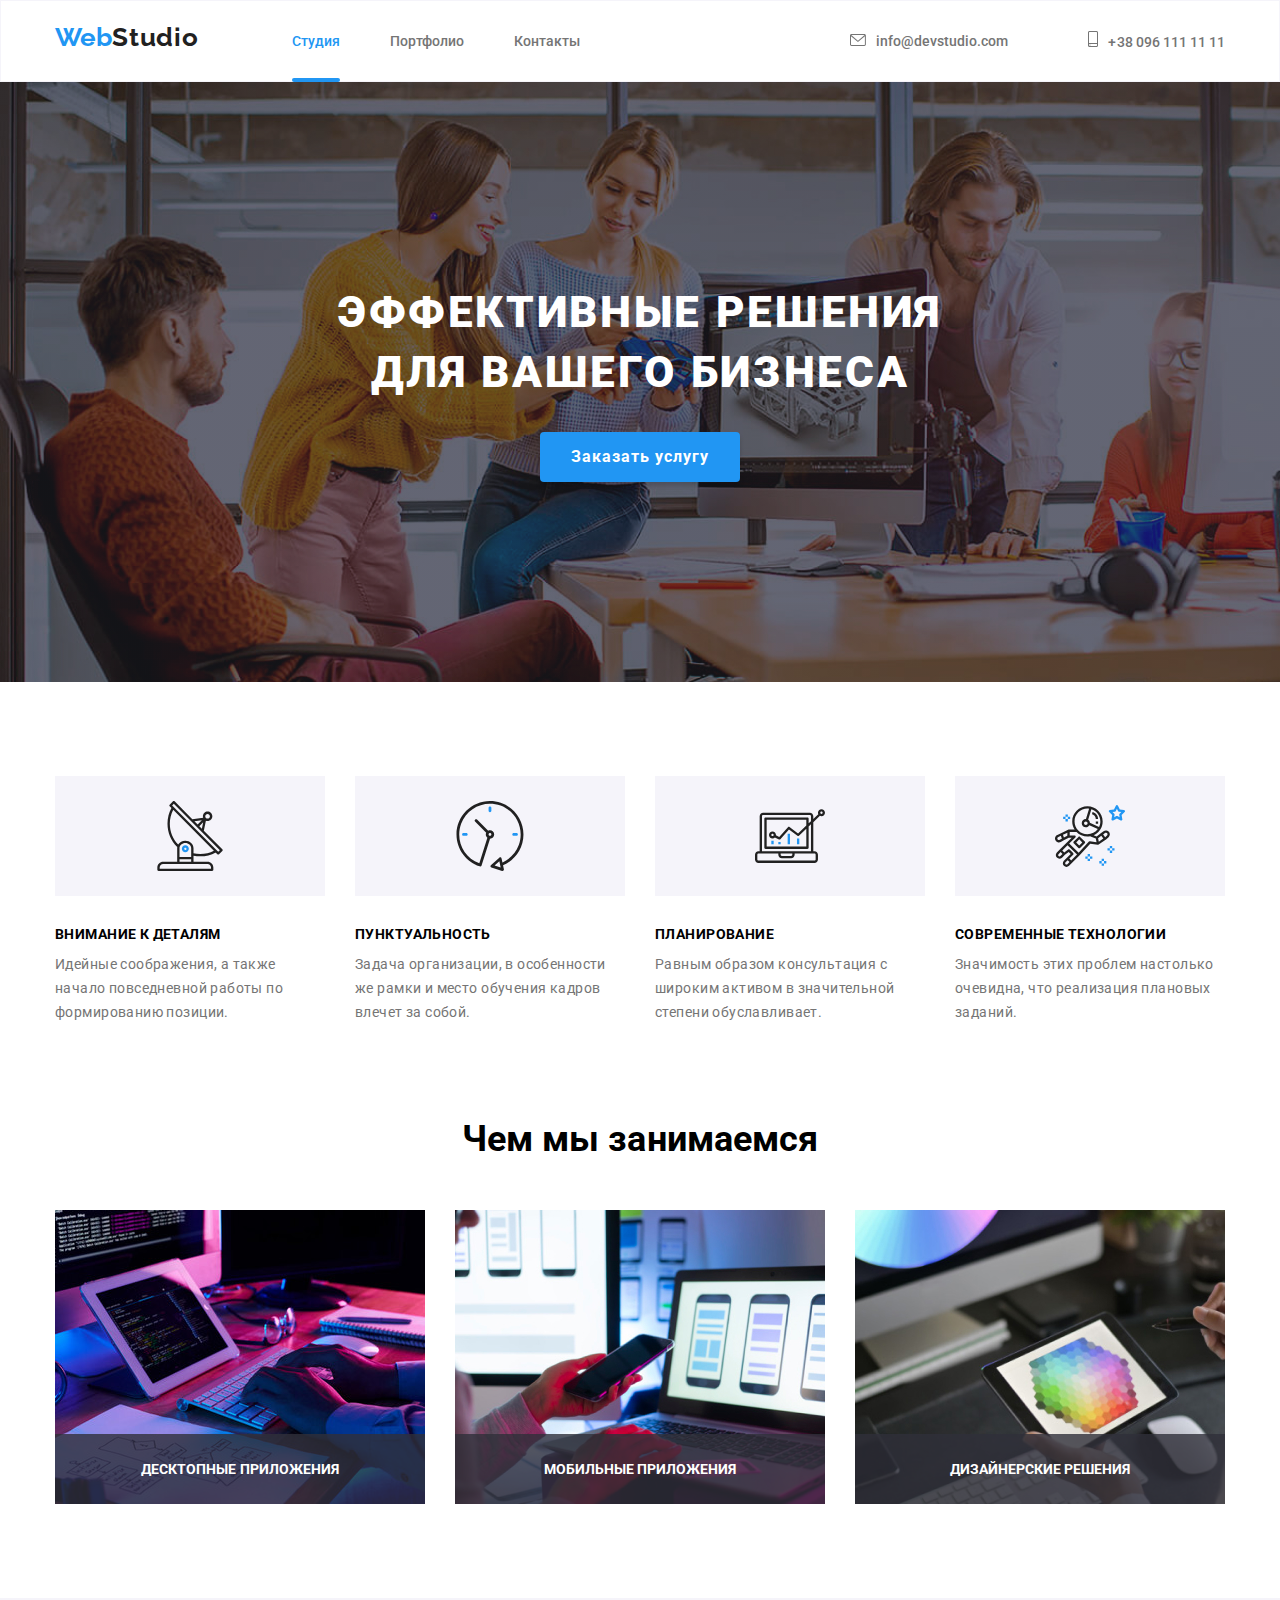
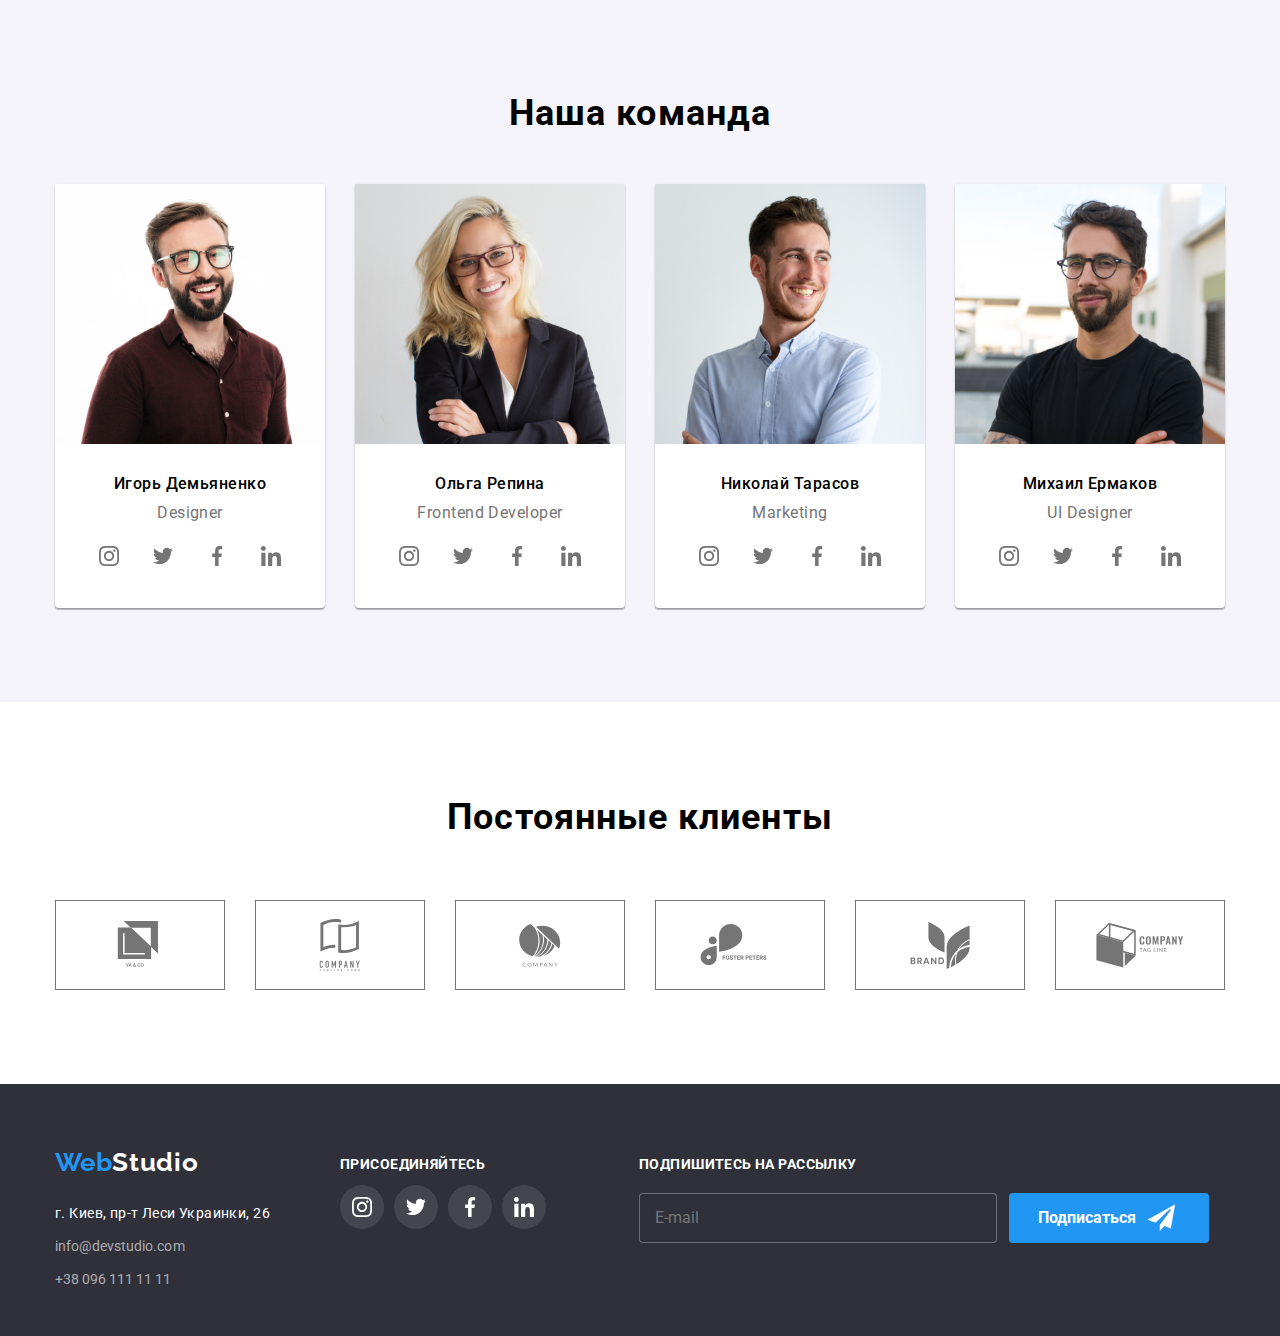
==== index.html @ 0eaaf02f "11.03.2020 22-40" ====
<!DOCTYPE html>
<html lang="ru">
<head>
    <meta charset="UTF-8">
    <meta name="viewport" content="width=device-width, initial-scale=1.0">
    <title>Главная</title>
    <link rel="stylesheet" href="./css/normalize.css">
    <link 
    rel="stylesheet" 
    href="./css/style.css">
<link rel="preconnect" href="https://fonts.gstatic.com">
<link href="https://fonts.googleapis.com/css2?family=Raleway:wght@700&family=Roboto:wght@400;500;700;900&display=swap"
    rel="stylesheet">
</head>
<body>
    <header class="header">
        <div class="headercontainer">
        <h1 class="h1logo"><span class="webprefix">Web</span>Studio</h1>
        <nav class="nav">
            <ul class="navlinks">
                <li class="studio current"> <a href="./index.html">Студия</a></li>
                <li class="portfolio"> <a class="link" href="./portfolio.html">Портфолио</a></li>
                <li class="contacts"> <a class="link" href="#footer">Контакты</a></li>
            </ul>
        </nav>
                <div class="headeraddress">
                <address class="mail">
                    <a href="mailto:info@devstudio.com" class="link">
                        <svg class="icon-mail"> 
                            <use href="./images/sprite.svg#icon-envelope"></use>
                        </svg>info@devstudio.com</a>
                </address>
                <address class="phone">                    
                    <a href="tel:+380961111111" class="link"> 
                        <svg class="icon-smartphone">
                            <use href="./images/sprite.svg#icon-smartphone">
                            </use>
                        </svg>+38 096 111 11 11</a>
                </address>
                </div>
        </div>
    </header>
    <main>
        <section class="hero">
            <h4 style="display: none;">эффективные решения для вашего бизнеса</h4>
            <div class="herocontainer">
            <p class="effective">
                эффективные решения <br> для вашего бизнеса
            </p>
            <button data-modal-open class="herobtn" >
                Заказать услугу
            </button>
            </div>
        </section>
        <section class="advantagesection">
            <div class="advcontainer">

        <h4 style="display: none;">Наши преимущества</h4>
        <ul class="advantlist">
            <li class="advantage">
                <div class="iconwrapper">
                    <svg class="icon-antenna"> 
                    <use href="./images/sprite.svg#icon-antenna"></use>
                </svg>
                </div>
                <p class="advh4">ВНИМАНИЕ К ДЕТАЛЯМ</p>
                <p class="advp">Идейные соображения, а также <br> 
                    начало повседневной работы по<br>
                    формированию позиции.
                </p>
                </li>
                <li class="advantage">
                <div class="iconwrapper">
                <svg class="icon-clock"> 
                        <use href="./images/sprite.svg#icon-clock"></use>
                    </svg>
                </div>
                    <p class="advh4">ПУНКТУАЛЬНОСТЬ</p>
                    <p class="advp">Задача организации, в особенности<br>
                        же рамки и место обучения кадров<br>
                        влечет за собой.
                    </p>
                </li>
                <li class="advantage">
                <div class="iconwrapper">
                <svg class="icon-diagram"> 
                    <use href="./images/sprite.svg#icon-diagram"></use>
                </svg>
                </div>
                <p class="advh4">ПЛАНИРОВАНИЕ</p>
                <p class="advp">Равным образом консультация с<br>
                    широким активом в значительной<br>
                    степени обуславливает.
                </p>
            </li>
            <li class="advantage">
                <div class="iconwrapper">
                <svg class="icon-diagram"> 
                    <use href="./images/sprite.svg#icon-astronaut"></use>
                </svg>
                </div>
                <p class="advh4">СОВРЕМЕННЫЕ ТЕХНОЛОГИИ</p>
                <p class="advp">Значимость этих проблем настолько<br>
                    очевидна, что реализация плановых<br>
                    заданий.
                </p>
            </li>
            </ul>
            </div>
        </section>
        <section class="activitiessection">
            <div class="actcontainer">
            <h2 class="activities">Чем мы занимаемся</h2>
            <ul class="activitieslist">
            <li class="thumbdesktop">
                <img class="thumbimage" src="images/img_1.jpg" alt="картинка 1"/>
                <div class="actoverlay">
                    <p class="actoverlaytext">Десктопные приложения</p>
                </div>
            </li>
            <li class="thumbmobile">
                <img class="thumbimage" src="images/img_2.jpg" alt="картинка 2"/>
                <div class="actoverlay">
                    <p class="actoverlaytext">Мобильные приложения</p>
                </div>
            </li>
            <li class="thumbdesign">
                <img class="thumbimage" src="images/img_3.jpg" alt="картинка 3"/>
                <div class="actoverlay">
                    <p class="actoverlaytext">Дизайнерские решения</p>
                </div>
            </li>
            </ul>
            </div>
        </section>
        <section class="teamsection">
            <h2 class="team">Наша команда</h2>
            <div class="teamcontainer">
            <div class="teammate">
                <img height="260" src="images/igor_dem.jpg" alt="Игорь Демьяненко"/>
                <p class="teammatename">Игорь Демьяненко<br>
                <span class="figprofession"> Designer</span>
                </p>
                <ul class="teamsociallinks">
                    <li class="item">                
                        <a href="#">
                        <div class="sociallink">
                        <svg class="icon-instagram"> 
                        <use href="./images/sprite.svg#icon-instagram"></use>
                        </svg>
                        </div>
                        </a>                        
                    </li>
                    <li class="item">                
                        <a  href="#" class="sociallink">
                        <svg class="icon-twitter"> 
                        <use href="./images/sprite.svg#icon-twitter"></use>
                        </svg>
                        </a>
                    </li>
                    <li class="item">                
                        <a href="#" class="sociallink" >
                        <svg class="icon-facebook"> 
                        <use href="./images/sprite.svg#icon-facebook"></use>
                        </svg>
                        </a>
                    </li>
                    <li class="item">                
                        <a href="#" class="sociallink" >
                        <svg class="icon-linkedin"> 
                        <use href="./images/sprite.svg#icon-linkedin"></use>
                        </svg>
                        </a>
                    </li>
                </ul>
            </div>
            <div class="teammate">
                <img height="260" src="images/olga_rep.jpg" alt="Ольга Репина" />
                <p class="teammatename">Ольга Репина<br>
                <span class="figprofession">Frontend Developer</span></p> 
                <ul class="teamsociallinks">
                    <li class="item">                
                        <a href="#">
                        <div class="sociallink">
                        <svg class="icon-instagram"> 
                        <use href="./images/sprite.svg#icon-instagram"></use>
                        </svg>
                        </div>
                        </a>                        
                    </li>
                    <li class="item">                
                        <a  href="#" class="sociallink">
                        <svg class="icon-twitter"> 
                        <use href="./images/sprite.svg#icon-twitter"></use>
                        </svg>
                        </a>
                    </li>
                    <li class="item">                
                        <a href="#" class="sociallink" >
                        <svg class="icon-facebook"> 
                        <use href="./images/sprite.svg#icon-facebook"></use>
                        </svg>
                        </a>
                    </li>
                    <li class="item">                
                        <a href="#" class="sociallink" >
                        <svg class="icon-linkedin"> 
                        <use href="./images/sprite.svg#icon-linkedin"></use>
                        </svg>
                        </a>
                    </li>
                </ul>
            </div>
            <div class="teammate">
                <img height="260" src="images/nik_tar.jpg" alt="Николай Тарасов" />
                <p class="teammatename">Николай Тарасов<br>
                <span class="figprofession">Marketing</span></p>
                <ul class="teamsociallinks">
                    <li class="item">                
                        <a href="#">
                        <div class="sociallink">
                        <svg class="icon-instagram"> 
                        <use href="./images/sprite.svg#icon-instagram"></use>
                        </svg>
                        </div>
                        </a>                        
                    </li>
                    <li class="item">                
                        <a  href="#" class="sociallink">
                        <svg class="icon-twitter"> 
                        <use href="./images/sprite.svg#icon-twitter"></use>
                        </svg>
                        </a>
                    </li>
                    <li class="item">                
                        <a href="#" class="sociallink" >
                        <svg class="icon-facebook"> 
                        <use href="./images/sprite.svg#icon-facebook"></use>
                        </svg>
                        </a>
                    </li>
                    <li class="item">                
                        <a href="#" class="sociallink" >
                        <svg class="icon-linkedin"> 
                        <use href="./images/sprite.svg#icon-linkedin"></use>
                        </svg>
                        </a>
                    </li>
                </ul>
            </div>
            <div class="teammate">
                <img height="260" src="images/mich_erm.jpg" alt="Михаил Ермаков" />
                <p class="teammatename">Михаил Ермаков<br>
                <span class="figprofession">UI Designer</span></p>
                <ul class="teamsociallinks">
                    <li class="item">                
                        <a href="#">
                        <div class="sociallink">
                        <svg class="icon-instagram"> 
                        <use href="./images/sprite.svg#icon-instagram"></use>
                        </svg>
                        </div>
                        </a>                        
                    </li>
                    <li class="item">                
                        <a  href="#" class="sociallink">
                        <svg class="icon-twitter"> 
                        <use href="./images/sprite.svg#icon-twitter"></use>
                        </svg>
                        </a>
                    </li>
                    <li class="item">                
                        <a href="#" class="sociallink" >
                        <svg class="icon-facebook"> 
                        <use href="./images/sprite.svg#icon-facebook"></use>
                        </svg>
                        </a>
                    </li>
                    <li class="item">                
                        <a href="#" class="sociallink" >
                        <svg class="icon-linkedin"> 
                        <use href="./images/sprite.svg#icon-linkedin"></use>
                        </svg>
                        </a>
                    </li>
                </ul>
            </div>
            </div>
        </section>
        <section class="clientsection">
            <h2 class="clients">Постоянные клиенты</h2>
            <div class="clientcontainer">
                <ul class="clientlinks">
                    <li class="item">                
                        <a href="#">
                        <div class="clientlink">
                        <svg class="logo1"> 
                        <use href="./images/sprite.svg#icon-logo-1"></use>
                        </svg>
                        </div>
                        </a>                        
                    </li>
                    <li class="item">                
                        <a  href="#" class="clientlink">
                        <svg class="logo2"> 
                        <use href="./images/sprite.svg#icon-logo-2"></use>
                        </svg>
                        </a>
                    </li>
                    <li class="item">                
                        <a href="#" class="clientlink" >
                        <svg class="logo3"> 
                        <use href="./images/sprite.svg#icon-logo-3"></use>
                        </svg>
                        </a>
                    </li>
                    <li class="item">                
                        <a href="#" class="clientlink" >
                        <svg class="logo4"> 
                        <use href="./images/sprite.svg#icon-logo-4"></use>
                        </svg>
                        </a>
                    </li>
                    <li class="item">                
                        <a href="#" class="clientlink" >
                        <svg class="logo5"> 
                        <use href="./images/sprite.svg#icon-logo-5"></use>
                        </svg>
                        </a>
                    </li>
                    <li class="item">                
                        <a href="#" class="clientlink" >
                        <svg class="logo6"> 
                        <use href="./images/sprite.svg#icon-logo-6"></use>
                        </svg>
                        </a>
                    </li>

                </ul>
            </div>
        </section>
    </main>
    <footer id="footer" class="footer">
        <div class="footcontainer">
        <div>
            <h1 class="footlogo"><span class="webprefix">Web</span>Studio</h1>
        <address>
            <ul class="footercontacts">
            <li class="footeraddress">г. Киев, пр-т Леси Украинки, 26</li>
            <li class="footerlink"><a href="mailto:info@devstudio.com">info@devstudio.com</a></li>
            <li class="footerlink"><a href="tel:+380961111111">+38 096 111 11 11</a></li>
            </ul>
        </address>
        </div>
        <div class="footerlinks">
            <p class="joinus">присоединяйтесь</p>
            <ul class="footersociallinks">
                <li class="item">                
                    <a href="#">
                    <div class="footersociallink">
                    <svg class="icon-instagram"> 
                    <use href="./images/sprite.svg#icon-instagram"></use>
                    </svg>
                    </div>
                    </a>                        
                </li>
                <li class="item">                
                    <a  href="#" class="footersociallink">
                    <svg class="icon-twitter"> 
                    <use href="./images/sprite.svg#icon-twitter"></use>
                    </svg>
                    </a>
                </li>
                <li class="item">                
                    <a href="#" class="footersociallink" >
                    <svg class="icon-facebook"> 
                    <use href="./images/sprite.svg#icon-facebook"></use>
                    </svg>
                    </a>
                </li>
                <li class="item">                
                    <a href="#" class="footersociallink" >
                    <svg class="icon-linkedin"> 
                    <use href="./images/sprite.svg#icon-linkedin"></use>
                    </svg>
                    </a>
                </li>
            </ul>

        </div>
        <div class="footerjoint">
            <form name="subscribeform">
                <div class="subscribewrapper">
                    <label for="subscribe-email">
                    <p class="subscribeus">подпишитесь на рассылку</p>
                    <input class="subscribeinput" type="email" name="subscribe-email" placeholder="E-mail">
                </label>
                <button type="submit" class="subscribebtn">
                    <p>Подписаться
                    </p>
                    <svg class="icon-subscribe"> 
                        <use href="./images/sprite.svg#icon-subscribe"></use>
                    </svg>
                </button>
            </div>
        </form>
        </div>
        </div>
    </footer>
    <div class="backdrop is-hidden" data-modal>
        <div class="modal">
            <button class="closemodalbtn" data-modal-close>
                <svg class="icon-closemodal"> 
                    <use href="./images/sprite.svg#icon-closemodal"></use>
                </svg>
            </button>
            <div class="modalformwrapper">
                <h2 class="modalheader">Оставьте свои данные, мы Вам перезвоним</h2>
                <form class="modalform" action="submit">
                    <label for="name">Имя</label>
                    <div class="input-wrapper">
                        <input type="name" name="name">
                        <svg class="icon-input" style="height: 18px; width: 18px"> 
                            <use href="./images/sprite.svg#icon-person-black"></use>
                        </svg>
        
                    </div>
                    <label for="phone">Телефон</label>
                    <div class="input-wrapper">
                        <input type="phone" name="phone">
                        <svg class="icon-input" style="height: 18px; width: 18px"> 
                            <use href="./images/sprite.svg#icon-phone-black"></use>
                        </svg>
        
                    </div>
                    <label for="Email">Почта</label>
                    <div class="input-wrapper">
                        <input type="mail" name="Email">
                        <svg class="icon-input" style="height: 18px; width: 18px"> 
                            <use href="./images/sprite.svg#icon-email-black"></use>
                        </svg>
        
                    </div>
                    <label for="comment">Комментарий</label>
                    <textarea class="modaltextarea" name="comment" placeholder="Введите текст" rows="8"></textarea>
                <div class="policycheck">
                    <input class="input" type="checkbox" name="policy">
                    <label for="policy">Соглашаюсь с рассылкой и принимаю <a class="modallink" href="#">Условия договора</a></label>
                </div>
                    <button type="submit" class="modalsubmitbtn">Отправить</button>          
                </form>
            </div>
        </div>
        </div>
    <script src="./js/modal.js"></script>
</body>
</html>
---- css/style.css ----
:root {
  --black: rgb(33, 33, 33);
  --black-op10: rgba(33, 33, 33, 0.1);
  --black-op20: rgba(33, 33, 33, 0.2);
  --blue: rgb(33, 150, 243);
  --white-op60: rgba(255, 255, 255, 0.6);
  --white-op30: rgba(255, 255, 255, 0.3);
  --white-op10: rgba(255, 255, 255, 0.1);
  --grey: rgb(117, 117, 117);
  --grey-op50: rgba(117, 117, 117, 0.5);
  --grey-op80: rgba(47, 48, 58, 0.8);
  --light-grey: rgb(245, 244, 250);
  --grey-gradient: rgba(47, 48, 58, 0.4);
  --graphite: rgba(48, 48, 48, 1);
  --white: rgb(255, 255, 255);
  --dark-blue: rgb(47, 48, 58);
  --card-set-gap: 30px;
  --animtrans: 250ms cubic-bezier(0.4, 0, 0.2, 1);
}

html {
  box-sizing: border-box;
}

*,
*::before,
*::after {
  box-sizing: inherit;
}

* {
  padding: 0;
  margin: 0;
  max-width: 1600px;
  box-sizing: border-box;
  line-height: 1.15;
  letter-spacing: 0.03px;
  font-family: "Roboto", sans-serif;
}

body {
  overflow-x: hidden;
}

/* header */

.header {
  background-color: var(--white);
  border: 1px;
  border-color: var(--light-grey);
  border-style: solid;
  display: flex;
  align-items: baseline;
}

.headercontainer {
  display: inherit;
  width: 1200px;
  padding-left: 15px;
  padding-right: 15px;
  margin-left: auto;
  margin-right: auto;
  align-items: inherit;
}

.h1logo {
  font-weight: 700;
  font-size: 26px;
  line-height: 1.38;
  color: var(--black);
  font-family: 'Raleway', sans-serif;
  letter-spacing: 0.03em;;
}

.webprefix {
  color: var(--blue);
  font-family: 'Raleway', sans-serif;
}

.nav {
  list-style-type: none;
  list-style-position: inside;
  display: flex;
  vertical-align: baseline;
  margin-left: 93px;
}

.navlinks {
  display: flex;
}

.studio,
.portfolio,
.contacts {
  display: flex;
  position: relative;
  height: 80px;
  font-weight: 500;
  font-size: 14px;
  line-height: 17px;
  letter-spacing: 0.02em;
  align-items: center;
}

.studio.current,
.portfolio.current {
  position: relative;
  color: var(--blue);
}

.studio.current::after,
.portfolio.current::after {
  content: "";
  position: absolute;
  bottom: -1px;
  left: 0;
  width: 100%;
  height: 4px;
  border-radius: 2px;
  background-color: var(--blue);
  opacity: 1;
  transition: opacity var(--animtrans);
}


.studio,
.portfolio {
  margin-right: 50px;
}

.studio:link,
.portfolio:link,
.contacts:link,
.studio:visited,
.portfolio:visited,
.contacts:visited {
  color: var(--grey);
  transition: color var(--animtrans);
}

.studio:hover,
.portfolio:hover,
.contacts:hover,
.studio:focus,
.portfolio:focus,
.contacts:focus {
  color: var(--blue);
  transition: color var(--animtrans);
}

.link:link,
.link:visited {
  color: var(--grey);
  font-weight: 500;
  font-size: 14px;
  line-height: 17px;
  transition: color var(--animtrans);
}

.link:hover,
.link:focus {
  color: var(--blue);
  transition: color var(--animtrans);
}

.studio:link,
.studio:visited,
.portfolio:link,
.portfolio:visited,
.contacts:link,
.contacts:visited {
  color: var(--grey);
  transition: color var(--animtrans);
}

.contactslist {
  list-style-type: none;
  list-style-position: inside;
  float: left;
  margin-top: 32px;
}

.headeraddress {
  margin-left: auto;
  display: flex;
  align-items: center;
}

.mail.link,
.phone.link {
  display: flex;
  align-items: baseline;
  font-size: 14px;
  font-weight: 500;
  line-height: 16px;
  letter-spacing: 0.02em;;
  color: var(--grey);
  list-style-type: none;
  list-style-position: inside;
  transition: color var(--animtrans), fill var(--animtrans);
}

.phone {
  margin-left: 50px;
}

.icon-mail {
  width: 16px;
  height: 12px;
  margin-right: 10px;
  fill: currentColor;
}

.icon-smartphone {
  width: 10px;
  height: 16px;
  margin-left: 30px;
  margin-right: 10px;
  fill: currentColor;
}

.icon-mail:hover,
.icon-mail:focus,
.icon-smartphone:hover,
.icon-smartphone:focus {
  fill: currentColor;
}


/* main page - studio*/

.herocontainer {
  display: flex;
  flex-direction: column;
  width: 1200px;
  padding-left: 15px;
  padding-right: 15px;
  margin-left: auto;
  margin-right: auto;
  align-items: inherit;
}

.hero {
  height: 600px;
  padding-top: 200px;
  padding-bottom: 200px;
  background-image: linear-gradient(var(--grey-gradient), var(--grey-gradient)),
  url(../images/hero.jpg);
  display: block;
}

.effective {
  color: var(--white);
  font-weight: 900;
  font-size: 44px;
  line-height: 60px;
  letter-spacing: 0.06em;
  text-align: center;
  text-transform: uppercase;
}

.herobtn {
  width: 200px;
  height: 50px;
  background-color: var(--blue);
  color: var(--white);
  box-shadow: 0px 4px 4px 0px rgba(0, 0, 0, 0.15);
  border: none;
  border-radius: 4px;
  text-align: center;
  align-items: center;
  margin-top: 30px;
  margin-left: auto;
  margin-right: auto;
  font-weight: 700;
  font-size: 16px;
  line-height: 30px;
  letter-spacing: 0.06em;
}

.advcontainer {
  display: inherit;
  width: 1200px;
  padding-left: 15px;
  padding-right: 15px;
  margin-left: auto;
  margin-right: auto;
  align-items: inherit;
}

.advantlist {
  margin-top: 94px;
  margin-bottom: 94px;
  display: flex;
  justify-content: space-between;
}

.advantage {
  width: 270px;
}

.iconwrapper {
  display: flex;
  align-items: center;
  justify-content: center;
  background-color: var(--light-grey);
  margin-bottom: 30px;
}

.icon-antenna {
  display: block;
  width: 70px;
  fill: var(--grey);
  height: 120px;
}

.icon-clock {
  text-align: center;
  display: block;
  width: 70px;
  height: 120px;
}

.icon-diagram {
  text-align: center;
  display: block;
  width: 70px;
  height: 120px;
}

.icon-astronaut {
  text-align: center;
  display: block;
  width: 70px;
  height: 120px;
}

.advh4 {
  font-weight: 700;
  font-size: 14px;
  line-height: 16px;
  margin-bottom: 10px;
  letter-spacing: 0.03em;;
}

.advp {
  color: var(--grey);
  font-weight: 400;
  font-size: 14px;
  line-height: 24px;
  letter-spacing: 0.03em;;
}

.actcontainer {
  display: inherit;
  width: 1200px;
  padding-left: 15px;
  padding-right: 15px;
  margin-left: auto;
  margin-right: auto;
  align-items: inherit;
}

.activities {
  font-weight: 700;
  font-size: 36px;
  line-height: 42px;   
  text-align: center;
  height: 42px;
}

.activitieslist {
  margin-top: 50px;
  margin-bottom: 94px;
  display: flex;
  justify-content: space-between;
}

.thumbdesktop {
  position: relative;
  display: block;
  border: none;  
  width: 370px;
  height: 294px;
  margin-right: 30px;
}

.thumbmobile {
  position: relative;
  display: block;
  border: none;  
  width: 370px;
  height: 294px;
  margin-right: 30px;
}

.thumbdesign {
  position: relative;
  display: block;
  border: none;  
  width: 370px;
  height: 294px;
}

.actoverlay {
  position: absolute;
  width: 100%;
  bottom: 0;
  padding-top: 27px;
  padding-bottom: 27px;
  text-align: center;
  background-color: var(--grey-op80);
  color: var(--white);
  font-weight: 700;
  font-size: 14px;
  line-height: 1.17;
  text-transform: uppercase;
}

.teamsection {
  padding-top: 94px;
  padding-bottom: 94px;
  background-color: var(--light-grey);
}

.teamcontainer {
  display: flex;
  justify-content: space-between;
  width: 1200px;
  padding-left: 15px;
  padding-right: 15px;
  margin-left: auto;
  margin-right: auto;
  align-items: inherit;
}

.team {
  font-weight: 700;
  font-size: 36px;
  line-height: 42px;
  text-align: center;
  height: 42px;
  letter-spacing: 0.03em;;
}

.teammate {
  display: flex;
  flex-direction: column;
  background-color: var(--white);
  width: 270px;
  margin-top: 50px;
  padding-bottom: 30px;
  border-radius: 0px 0px 4px 4px;
  box-shadow: 0px 2px 1px 0px rgba(0, 0, 0, 0.2), 0px 1px 1px 0px rgba(0, 0, 0, 0.14), 0px 1px 3px 0px rgba(0, 0, 0, 0.12);
}

.teammatename {
  font-weight: 500;
  font-size: 16px;
  text-align: center;
  margin-top: 30px;
  line-height: 19px;
  letter-spacing: 0.03em;;
}

.figprofession {
  display: block;
  color: var(--grey);
  font-weight: 400;
  font-size: 16px;
  text-align: center;
  margin-top: 10px;
  line-height: 19px;
  letter-spacing: 0.03em;;
}

.teamsociallinks {
  list-style: none;
  display: flex;
  align-items: center;
  justify-content: center;
  margin-top: 12px;
}

.teamsociallinks .item + .item {
  margin-left: 10px;
}

.sociallink {
  height: 44px;
  width: 44px;
  border-radius: 50%;
  display: flex;
  justify-content: center;  
  align-items: center;
  fill: var(--grey);
  transition: background-color var(--animtrans), fill var(--animtrans);
}

.sociallink:hover {
  background-color: var(--blue);
  fill: var(--white);
  cursor: pointer;
  transition: background-color var(--animtrans), fill var(--animtrans);
}

.icon-instagram,
.icon-facebook,
.icon-twitter,
.icon-linkedin {
  height: 20px;
  width: 20px;
}

.icon-instagram:hover,
.icon-instagram:focus,
.icon-facebook:hover,
.icon-facebook:focus,
.icon-twitter:hover,
.icon-twitter:focus,
.icon-linkedin:hover,
.icon-linkedin:focus {
  fill: inherit;
}

.clientsection {
  padding-top: 94px;
  padding-bottom: 94px;
  background-color: var(--white);
}

.clientcontainer {
  display: flex;
  justify-content: space-between;
  width: 1200px;
  padding-left: 15px;
  padding-right: 15px;
  margin-left: auto;
  margin-right: auto;
  align-items: inherit;
}

.clients {
  font-weight: 700;
  font-size: 36px;
  line-height: 42px;
  text-align: center;
  height: 42px;
  letter-spacing: 0.03em;
  margin-bottom: 50px;
}

.clientlinks {
  list-style: none;
  display: flex;
  align-items: center;
  justify-content: center;
  margin-top: 12px;
}

.clientlinks .item + .item {
  margin-left: 30px;
}

.clientlink {
  height: 90px;
  width: 170px;
  border: 1px solid var(--grey);
  display: flex;
  justify-content: center;  
  align-items: center;
  fill: var(--grey);
  transition: border-color var(--animtrans), fill var(--animtrans);
}

.clientlink:hover {
  fill: var(--blue);
  cursor: pointer;
  border-color: var(--blue);
  transition: border-color var(--animtrans), fill var(--animtrans);
}

.logo1 {
  height: 49px;
}

.logo2 {
  height: 52px;
}

.logo3 {
  height: 43px;
}

.logo4 {
  height: 42px;
}

.logo5 {
  height: 47px;
}

.logo6 {
  height: 45px;
}

/* main portfolio section */

.mainportfoliosection {
  padding-top: 100px;
}

.portfcontainer {
  display: block;
  justify-content: space-between;
  width: 1200px;
  padding-left: 15px;
  padding-right: 15px;
  margin-left: auto;
  margin-right: auto;
  align-items: inherit;
  padding-bottom: 94px;
}

.filters {
  display: flex;
  align-items: center;
  justify-content: center;
  margin-bottom: 50px;

}

.filterbtn {
  padding-top: 6px; 
  padding-left: 22px;
  padding-right: 22px;
  padding-bottom: 6px;
  font-weight: 500;
  font-size: 16px;
  line-height: 26px;
  letter-spacing: 0.03em;;
  text-align: center;
  background-color: var(--light-grey);
  color: var(--black);
  margin-right: 8px;
  border-radius: 4px;
  border: none;
  transition: background-color var(--animtrans), color var(--animtrans);
}

.filterbtn:hover,
.filterbtn:focus {
  background-color: var(--blue);
  color: var(--white);
  cursor: pointer;
  transition: background-color var(--animtrans), color var(--animtrans);
}

.productlist {
  list-style-position: inside;
  display: flex;
  flex-wrap: wrap;
  margin-left: calc(-1 * var(--card-set-gap));
  margin-top: calc(-1 * var(--card-set-gap));

}

.product {
  width: 370px;
  padding-left: 0px;
  list-style-position: inside;
  border: 1px solid;
  border-color: var(--light-grey);
  flex-basis: calc(100% / 3 - var(--card-set-gap));
  margin-left: var(--card-set-gap);
  margin-top: var(--card-set-gap);
}

.product:hover,
.product:focus {
  box-shadow: 0px 4px 4px 0px rgba(0, 0, 0, 0.25);
  cursor: pointer;
}

.productthumb {
  position: relative;
  box-sizing: border-box;
  border: none;  
  height: 294px;
  overflow: hidden;
}

.thumbimage {
  position: absolute;
  top: 0;
  left: 0;
  right: 0;
  display: block;
  width: 100%;
  height: 100%;
  object-fit: cover;
}

.thumboverlay {
  position: absolute;
  top: 0;
  left: 0;
  width: 100%;
  height: 294px;
  padding: 63px 24px 63px 24px;
  background-color: var(--blue);
  transform: translateY(500%);
  transition: transform var(--animtrans);
}

.product:hover .thumboverlay,
.product:focus .thumboverlay {
  transform: translateY(0);
  transition: transform var(--animtrans);
}

.thumboverlaytext {
  color: var(--white);
  font-weight: 400;
  font-size: 18px;
  line-height: 1.55;
}

.productname {
  margin-top: 20px;
  margin-left: 24px;
  margin-right: 24px;
  margin-bottom: 4px;
  font-weight: 700;
  font-size: 18px;
  line-height: 36px;
  letter-spacing: 0.06em;
  text-align: left;
}

.producttype {
  margin-left: 24px;
  margin-right: 24px;
  margin-bottom: 20px;
  font-weight: 400;
  font-size: 18px;
  line-height: 36px;
  letter-spacing: 0.03em;
  text-align: left;
  color: var(--grey);
}

/* footer */

.footcontainer {
  display: flex;
  width: 1200px;
  padding-left: 15px;
  padding-right: 15px;
  margin-left: auto;
  margin-right: auto;
  align-items: inherit;
}

.footer {
  max-width: 1600px;
  height: 252px;
  background-color: var(--dark-blue);

}

.footlogo {
  font-weight: bold;
  font-size: 26px;
  line-height: 36px;
  letter-spacing: 0.03em;;
  margin-top: 60px;
  margin-right: 93px;
  margin-bottom: 25px;
  color: var(--white);
  font-family: Raleway, sans-serif;
}


.footercontacts {
  list-style: none;
  list-style-position: inside;
  list-style-type: none;
  display: block;
  text-align: left;
  line-height: 24px;
  margin-right: 70px;
}

.footeraddress {
  color: var(--white);
  font-weight: 400;
  font-size: 14px;
  letter-spacing: 0.03em;;
  height: 24px;
  margin-top: 20px;
}

.footerlink {
  color: var(--white-op60);
  font-weight: 400;
  font-size: 14px;
  letter-spacing: 0.03em;;
  margin-top: 9px;
  height: 24px;
  text-decoration: none;
  transition: color var(--animtrans);
}

.footerlink:link,
.footerlink:hover,
.footerlink:focus,
.footerlink:active {
  color: var(--blue);
  transition: color var(--animtrans);
}

.joinus,
.subscribeus {
  margin-top: 72px;
  text-transform: uppercase;
  font-weight: 700;
  font-size: 14px;
  line-height: 1.21;
  letter-spacing: 0.03em;
  color: var(--white);
}

.footersociallinks {
  list-style: none;
  display: flex;
  align-items: center;
  justify-content: center;
  margin-top: 12px;
}

.footersociallinks .item + .item {
  margin-left: 10px;
}

.footersociallink {
  height: 44px;
  width: 44px;
  border-radius: 50%;
  display: flex;
  justify-content: center;  
  align-items: center;
  fill: var(--white);
  background-color: var(--white-op10);
  transition: background-color var(--animtrans);
}

.footersociallink:hover {
  background-color: var(--blue);
  fill: var(--white);
  cursor: pointer;
  transition: background-color var(--animtrans);
}

.subscribeform {
  display: inline-block;
}

.subscribewrapper {
  display: flex;
  align-items: flex-end;
  margin-left: 93px;
}

.subscribeinput{
  width: 358px;
  height: 50px;
  padding: 15px;
  background-color: var(--dark-blue);
  border: 1px solid var(--white-op30);
  color: var(--white-op60);
  border-radius: 4px;
  font-weight: 400;
  font-size: 16px;
  line-height: 1.25;
  margin-top: 20px;
  margin-right: 12px;
}

.subscribebtn {
  display: flex;
  width: 200px;
  height: 50px;
  padding-top: 10px;
  padding-bottom: 10px;
  padding-left: 29px;
  border: none;
  vertical-align: baseline;
  border-radius: 4px;
  background-color: var(--blue);
  color: var(--white);
  font-weight: 700;
  font-size: 16px;
}

.subscribebtn p {
  line-height: 1.87;
  vertical-align: middle;
  fill: var(--blue);
}

.icon-subscribe {
  height: 30px;
  width: 30px;
  margin-left: 10px;
  fill: var(--white);
  
}

/* modal window */

.backdrop {
  position: fixed;
  display: flex;
  align-items: center;
  top: 0;
  left: 0;
  width: 100%;
  height: 100%;
  background-color: rgba(168, 118, 118, 0.2);
  opacity: 1;
  transition: opacity var(--animtrans);
}

.backdrop.is-hidden {
  opacity: 0;
  pointer-events: none;
  display: flex;
  align-items: center;
  transition: opacity var(--animtrans);
}

.backdrop.is-hidden .modal {
  transform: translate(-50%, -50%) scale(1.5);
  transition: transform var(--animtrans);
}

.modal {
  position: absolute;
  display: flex;
  flex-direction: column;
  min-height: 581px;
  min-width: 528px;
  top: 50%;
  left: 50%;
  transform: translate(-50%, -50%) scale(1);
  padding: 8px;
  background-color: var(--white);
  transition: transform var(--animtrans);
}

.closemodalbtn {
  width: 30px;
  height: 30px;
  margin: 8px 8px 0 auto;
  border: 1px solid var(--black-op10);
  border-radius: 50%;
  background-color: var(--white);
  transition: color var(--animtrans);
}

.icon-closemodal {
  height: 11px;
  width: 11px;
  fill: currentColor;
}

.closemodalbtn:hover,
.closemodalbtn:focus {
  color: var(--blue);
  cursor: pointer;
  transition: color var(--animtrans);
}

.modalformwrapper {
  display: flex;
  flex-direction: column;
  margin: 0 40px 20px 40px;
}

.modalheader {
  font-size: 20px;
  font-weight: 700;
  line-height: 1.15;
  text-align: center;
  color: var(--black);
  margin-bottom: 12px;
}

.modalform {
  display: inherit;
  flex-direction: inherit;
}

.modalform > label {
  font-size: 12px;
  font-weight: 400;
  line-height: 1.166;
  text-align: left;
  color: var(--grey);
  margin-top: 10px;
}

.input-wrapper {
  position: relative;
  margin-top: 4px;
}

.icon-input {
  position: absolute;
  left: 0;
  margin-left: 15px;
  top: 50%;
  transform: translateY(-50%);
  fill: currentColor;
  transition: fill var(--animtrans);
}

.icon-input > svg {
  height: 12px;
}

.input-wrapper > input,
.modalform > textarea {
  width: 100%;
  border: solid 1px var(--black-op20);
  border-radius: 4px;
  font-size: 12px;
  font-weight: 400;
  line-height: 1.166;
  letter-spacing: 0.01em;
  text-align: left;
  outline: none;
}

.input-wrapper > input {
  height: 40px;
  padding-left: 35px;
}

.input-wrapper > input:focus,
.input-wrapper > input:hover,
.input-wrapper > input:active,
.policycheck > input:focus,
.policycheck > input:hover,
.policycheck > input:active,
.modalform > textarea:focus,
.modalform > textarea:active,
.modalform > textarea:hover {
  border-color: var(--blue);
  cursor: pointer;
  transition: border-color var(--animtrans);
}

.input-wrapper:hover .icon-input,
.input-wrapper:focus .icon-input,
.input-wrapper:focus-within .icon-input {
  fill: var(--blue);
  transition: fill var(--animtrans);
}

.modaltextarea {
  resize: none;
  width: 100%;
  height: 120px;
  padding: 12px 16px 12px 16px;
}

.policycheck {
  display: flex;
  vertical-align: baseline;
  margin: 20px auto 0 auto;
  font-size: 14px;
  font-weight: 400;
  line-height: 1.714;
  text-align: left;
  color: var(--grey);
}

.policycheck > input {
  margin-right: 9px;
  width: 16px;
  height: 15px;
}

.modallink {
  color: var(--blue);
  text-decoration: underline;
}

.modalsubmitbtn {
  box-sizing: border-box;  
  width: 200px;
  height: 50px;
  padding-top: 10px;
  padding-bottom: 10px;
  margin-left: auto;
  margin-right: auto;
  margin-top: 30px;
  border: none;
  vertical-align: baseline;
  border-radius: 4px;
  background-color: var(--blue);
  color: var(--white);
  font-weight: 700;
  font-size: 16px;
}

.modalsubmitbtn:hover,
.modalsubmitbtn:focus {
  cursor: pointer;
}
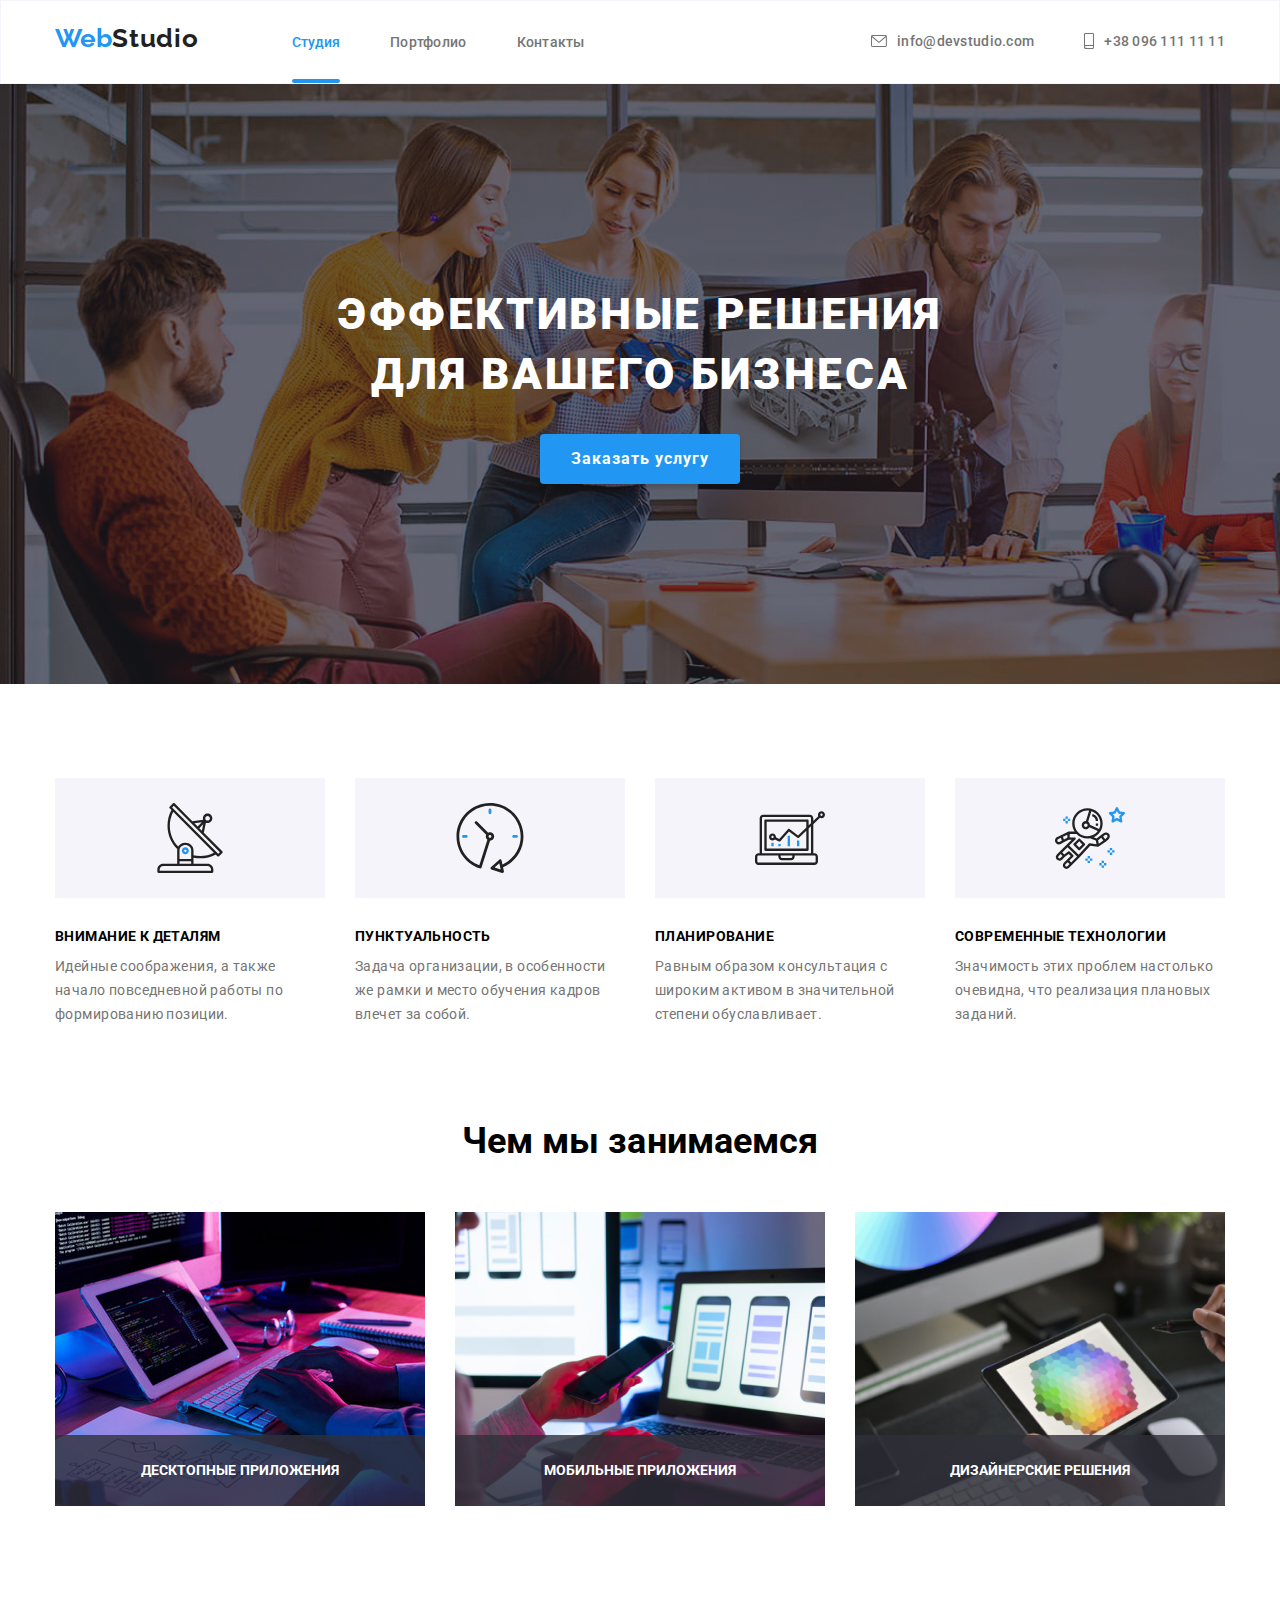
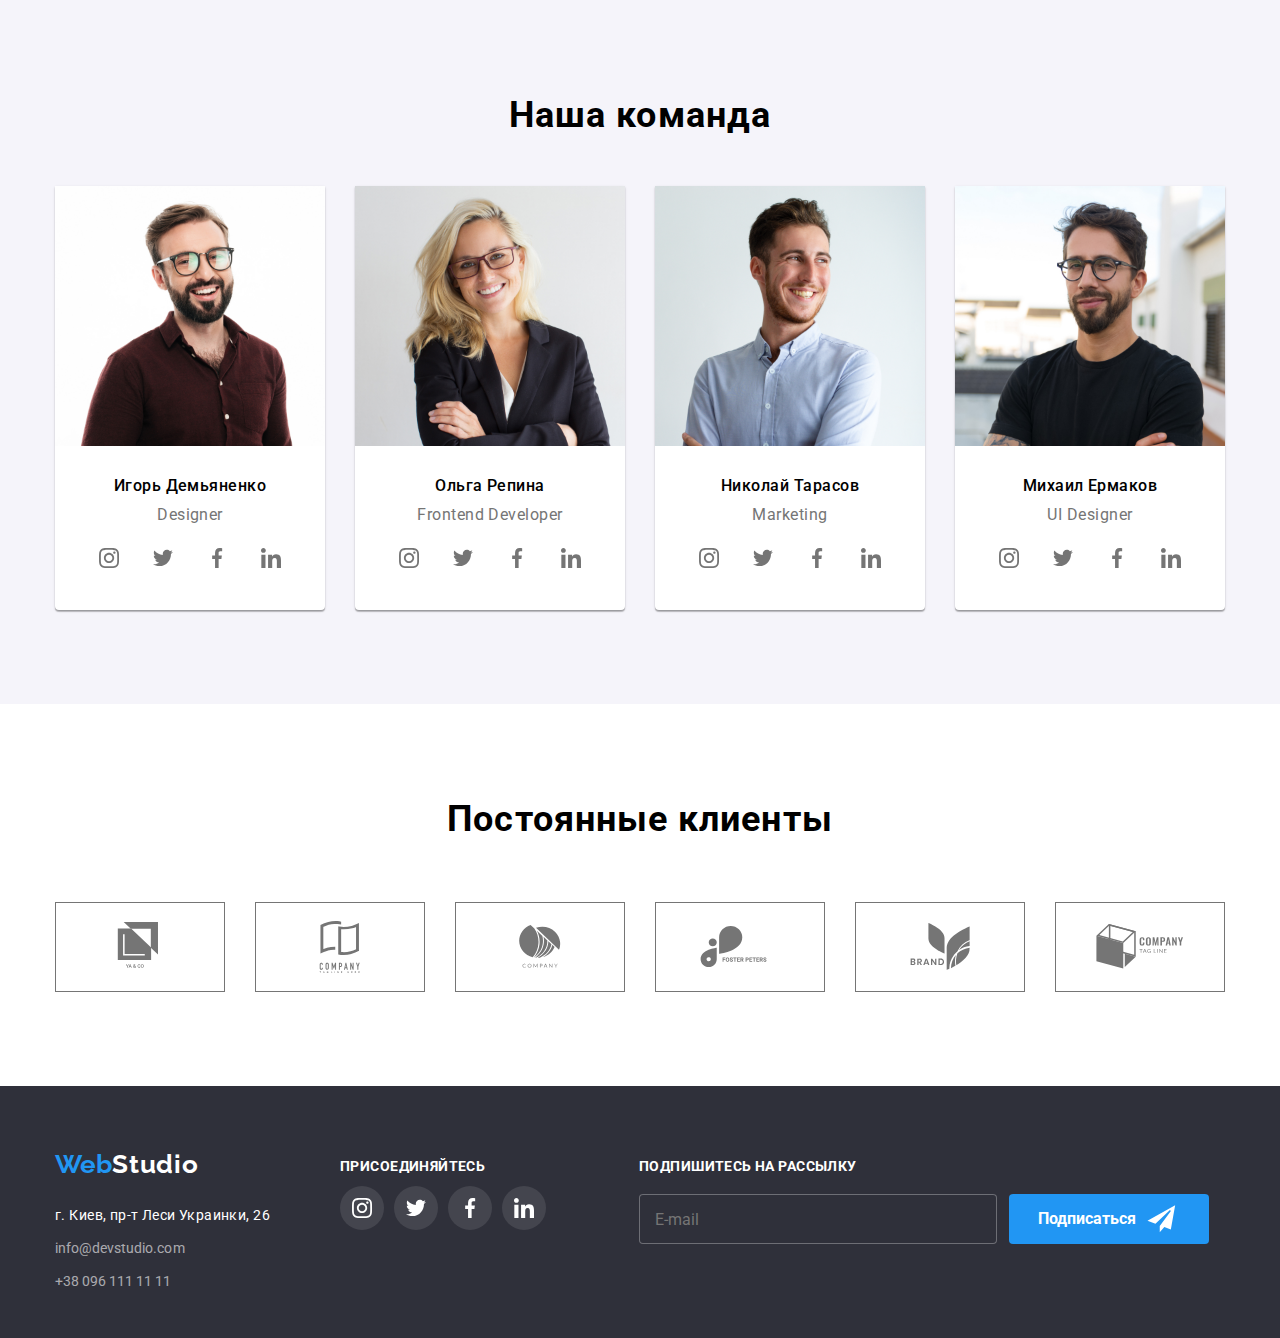
==== commit e6ab412a: "14.03.2021 22-25" ====
--- a/index.html
+++ b/index.html
@@ -14,25 +14,26 @@
 </head>
 <body>
     <header class="header">
-        <div class="headercontainer">
-        <h1 class="h1logo"><span class="webprefix">Web</span>Studio</h1>
-        <nav class="nav">
-            <ul class="navlinks">
-                <li class="studio current"> <a href="./index.html">Студия</a></li>
-                <li class="portfolio"> <a class="link" href="./portfolio.html">Портфолио</a></li>
-                <li class="contacts"> <a class="link" href="#footer">Контакты</a></li>
+        <div class="header__container">
+        <h1 class="header__logo">
+            <span class="header__logo-prefix">Web</span>Studio</h1>
+        <nav class="header__nav">
+            <ul class="header__navlinks">
+                <li class="header__link--current"> <a href="./index.html">Студия</a></li>
+                <li class="header__link"> <a class="link" href="./portfolio.html">Портфолио</a></li>
+                <li class="header__link"> <a class="link" href="#footer">Контакты</a></li>
             </ul>
         </nav>
-                <div class="headeraddress">
-                <address class="mail">
+                <div class="header__address">
+                <address class="header__mail">
                     <a href="mailto:info@devstudio.com" class="link">
-                        <svg class="icon-mail"> 
+                        <svg class="header__icon--mail"> 
                             <use href="./images/sprite.svg#icon-envelope"></use>
                         </svg>info@devstudio.com</a>
                 </address>
-                <address class="phone">                    
+                <address class="header__phone">                    
                     <a href="tel:+380961111111" class="link"> 
-                        <svg class="icon-smartphone">
+                        <svg class="header__icon--smartphone">
                             <use href="./images/sprite.svg#icon-smartphone">
                             </use>
                         </svg>+38 096 111 11 11</a>
@@ -43,64 +44,64 @@
     <main>
         <section class="hero">
             <h4 style="display: none;">эффективные решения для вашего бизнеса</h4>
-            <div class="herocontainer">
-            <p class="effective">
+            <div class="hero__container">
+            <p class="hero__subtitle">
                 эффективные решения <br> для вашего бизнеса
             </p>
-            <button data-modal-open class="herobtn" >
+            <button data-modal-open class="hero__button" >
                 Заказать услугу
             </button>
             </div>
         </section>
-        <section class="advantagesection">
-            <div class="advcontainer">
+        <section class="advantage__section">
+            <div class="advantage__container">
 
         <h4 style="display: none;">Наши преимущества</h4>
-        <ul class="advantlist">
-            <li class="advantage">
-                <div class="iconwrapper">
-                    <svg class="icon-antenna"> 
+        <ul class="advantage__list">
+            <li class="advantage__item">
+                <div class="advantage__iconwrapper">
+                    <svg class="advantage__icon--antenna"> 
                     <use href="./images/sprite.svg#icon-antenna"></use>
                 </svg>
                 </div>
-                <p class="advh4">ВНИМАНИЕ К ДЕТАЛЯМ</p>
-                <p class="advp">Идейные соображения, а также <br> 
+                <p class="advantage__subtitle">ВНИМАНИЕ К ДЕТАЛЯМ</p>
+                <p class="advantage__description">Идейные соображения, а также <br> 
                     начало повседневной работы по<br>
                     формированию позиции.
                 </p>
                 </li>
-                <li class="advantage">
-                <div class="iconwrapper">
-                <svg class="icon-clock"> 
+                <li class="advantage__item">
+                <div class="advantage__iconwrapper">
+                <svg class="advantage__icon--clock"> 
                         <use href="./images/sprite.svg#icon-clock"></use>
                     </svg>
                 </div>
-                    <p class="advh4">ПУНКТУАЛЬНОСТЬ</p>
-                    <p class="advp">Задача организации, в особенности<br>
+                    <p class="advantage__subtitle">ПУНКТУАЛЬНОСТЬ</p>
+                    <p class="advantage__description">Задача организации, в особенности<br>
                         же рамки и место обучения кадров<br>
                         влечет за собой.
                     </p>
                 </li>
-                <li class="advantage">
-                <div class="iconwrapper">
-                <svg class="icon-diagram"> 
+                <li class="advantage__item">
+                <div class="advantage__iconwrapper">
+                <svg class="advantage__icon--diagram"> 
                     <use href="./images/sprite.svg#icon-diagram"></use>
                 </svg>
                 </div>
-                <p class="advh4">ПЛАНИРОВАНИЕ</p>
-                <p class="advp">Равным образом консультация с<br>
+                <p class="advantage__subtitle">ПЛАНИРОВАНИЕ</p>
+                <p class="advantage__description">Равным образом консультация с<br>
                     широким активом в значительной<br>
                     степени обуславливает.
                 </p>
             </li>
-            <li class="advantage">
-                <div class="iconwrapper">
-                <svg class="icon-diagram"> 
+            <li class="advantage__item">
+                <div class="advantage__iconwrapper">
+                <svg class="advantage__icon--astronaut"> 
                     <use href="./images/sprite.svg#icon-astronaut"></use>
                 </svg>
                 </div>
-                <p class="advh4">СОВРЕМЕННЫЕ ТЕХНОЛОГИИ</p>
-                <p class="advp">Значимость этих проблем настолько<br>
+                <p class="advantage__subtitle">СОВРЕМЕННЫЕ ТЕХНОЛОГИИ</p>
+                <p class="advantage__description">Значимость этих проблем настолько<br>
                     очевидна, что реализация плановых<br>
                     заданий.
                 </p>
@@ -108,66 +109,66 @@
             </ul>
             </div>
         </section>
-        <section class="activitiessection">
-            <div class="actcontainer">
-            <h2 class="activities">Чем мы занимаемся</h2>
-            <ul class="activitieslist">
-            <li class="thumbdesktop">
-                <img class="thumbimage" src="images/img_1.jpg" alt="картинка 1"/>
-                <div class="actoverlay">
-                    <p class="actoverlaytext">Десктопные приложения</p>
+        <section class="activities">
+            <div class="activities__container">
+            <h2 class="activities__title">Чем мы занимаемся</h2>
+            <ul class="activities__list">
+            <li class="activities__thumbdesktop">
+                <img class="activities__image" src="images/img_1.jpg" alt="картинка 1"/>
+                <div class="activities__overlay">
+                    <p class="activities__text">Десктопные приложения</p>
                 </div>
             </li>
-            <li class="thumbmobile">
-                <img class="thumbimage" src="images/img_2.jpg" alt="картинка 2"/>
-                <div class="actoverlay">
-                    <p class="actoverlaytext">Мобильные приложения</p>
+            <li class="activities__thumbmobile">
+                <img class="activities__image" src="images/img_2.jpg" alt="картинка 2"/>
+                <div class="activities__overlay">
+                    <p class="activities__text">Мобильные приложения</p>
                 </div>
             </li>
-            <li class="thumbdesign">
-                <img class="thumbimage" src="images/img_3.jpg" alt="картинка 3"/>
-                <div class="actoverlay">
-                    <p class="actoverlaytext">Дизайнерские решения</p>
+            <li class="activities__thumbdesign">
+                <img class="activities__image" src="images/img_3.jpg" alt="картинка 3"/>
+                <div class="activities__overlay">
+                    <p class="activities__text">Дизайнерские решения</p>
                 </div>
             </li>
             </ul>
             </div>
         </section>
-        <section class="teamsection">
-            <h2 class="team">Наша команда</h2>
-            <div class="teamcontainer">
+        <section class="team">
+            <h2 class="team__title">Наша команда</h2>
+            <div class="team__container">
             <div class="teammate">
                 <img height="260" src="images/igor_dem.jpg" alt="Игорь Демьяненко"/>
-                <p class="teammatename">Игорь Демьяненко<br>
-                <span class="figprofession"> Designer</span>
+                <p class="teammate__name">Игорь Демьяненко<br>
+                <span class="teammate__profession"> Designer</span>
                 </p>
-                <ul class="teamsociallinks">
+                <ul class="teammate__links">
                     <li class="item">                
                         <a href="#">
-                        <div class="sociallink">
-                        <svg class="icon-instagram"> 
+                        <div class="teammate__sociallink">
+                        <svg class="teammate__icon"> 
                         <use href="./images/sprite.svg#icon-instagram"></use>
                         </svg>
                         </div>
                         </a>                        
                     </li>
                     <li class="item">                
-                        <a  href="#" class="sociallink">
-                        <svg class="icon-twitter"> 
+                        <a  href="#" class="teammate__sociallink">
+                        <svg class="teammate__icon"> 
                         <use href="./images/sprite.svg#icon-twitter"></use>
                         </svg>
                         </a>
                     </li>
                     <li class="item">                
-                        <a href="#" class="sociallink" >
-                        <svg class="icon-facebook"> 
+                        <a href="#" class="teammate__sociallink" >
+                        <svg class="teammate__icon"> 
                         <use href="./images/sprite.svg#icon-facebook"></use>
                         </svg>
                         </a>
                     </li>
                     <li class="item">                
-                        <a href="#" class="sociallink" >
-                        <svg class="icon-linkedin"> 
+                        <a href="#" class="teammate__sociallink" >
+                        <svg class="teammate__icon"> 
                         <use href="./images/sprite.svg#icon-linkedin"></use>
                         </svg>
                         </a>
@@ -176,35 +177,35 @@
             </div>
             <div class="teammate">
                 <img height="260" src="images/olga_rep.jpg" alt="Ольга Репина" />
-                <p class="teammatename">Ольга Репина<br>
-                <span class="figprofession">Frontend Developer</span></p> 
-                <ul class="teamsociallinks">
+                <p class="teammate__name">Ольга Репина<br>
+                <span class="teammate__profession">Frontend Developer</span></p> 
+                <ul class="teammate__links">
                     <li class="item">                
                         <a href="#">
-                        <div class="sociallink">
-                        <svg class="icon-instagram"> 
+                        <div class="teammate__sociallink">
+                        <svg class="teammate__icon"> 
                         <use href="./images/sprite.svg#icon-instagram"></use>
                         </svg>
                         </div>
                         </a>                        
                     </li>
                     <li class="item">                
-                        <a  href="#" class="sociallink">
-                        <svg class="icon-twitter"> 
+                        <a  href="#" class="teammate__sociallink">
+                        <svg class="teammate__icon"> 
                         <use href="./images/sprite.svg#icon-twitter"></use>
                         </svg>
                         </a>
                     </li>
                     <li class="item">                
-                        <a href="#" class="sociallink" >
-                        <svg class="icon-facebook"> 
+                        <a href="#" class="teammate__sociallink" >
+                        <svg class="teammate__icon"> 
                         <use href="./images/sprite.svg#icon-facebook"></use>
                         </svg>
                         </a>
                     </li>
                     <li class="item">                
-                        <a href="#" class="sociallink" >
-                        <svg class="icon-linkedin"> 
+                        <a href="#" class="teammate__sociallink" >
+                        <svg class="teammate__icon"> 
                         <use href="./images/sprite.svg#icon-linkedin"></use>
                         </svg>
                         </a>
@@ -213,35 +214,35 @@
             </div>
             <div class="teammate">
                 <img height="260" src="images/nik_tar.jpg" alt="Николай Тарасов" />
-                <p class="teammatename">Николай Тарасов<br>
-                <span class="figprofession">Marketing</span></p>
-                <ul class="teamsociallinks">
+                <p class="teammate__name">Николай Тарасов<br>
+                <span class="teammate__profession">Marketing</span></p>
+                <ul class="teammate__links">
                     <li class="item">                
                         <a href="#">
-                        <div class="sociallink">
-                        <svg class="icon-instagram"> 
+                        <div class="teammate__sociallink">
+                        <svg class="teammate__icon"> 
                         <use href="./images/sprite.svg#icon-instagram"></use>
                         </svg>
                         </div>
                         </a>                        
                     </li>
                     <li class="item">                
-                        <a  href="#" class="sociallink">
-                        <svg class="icon-twitter"> 
+                        <a  href="#" class="teammate__sociallink">
+                        <svg class="teammate__icon"> 
                         <use href="./images/sprite.svg#icon-twitter"></use>
                         </svg>
                         </a>
                     </li>
                     <li class="item">                
-                        <a href="#" class="sociallink" >
-                        <svg class="icon-facebook"> 
+                        <a href="#" class="teammate__sociallink" >
+                        <svg class="teammate__icon"> 
                         <use href="./images/sprite.svg#icon-facebook"></use>
                         </svg>
                         </a>
                     </li>
                     <li class="item">                
-                        <a href="#" class="sociallink" >
-                        <svg class="icon-linkedin"> 
+                        <a href="#" class="teammate__sociallink" >
+                        <svg class="teammate__icon"> 
                         <use href="./images/sprite.svg#icon-linkedin"></use>
                         </svg>
                         </a>
@@ -250,35 +251,35 @@
             </div>
             <div class="teammate">
                 <img height="260" src="images/mich_erm.jpg" alt="Михаил Ермаков" />
-                <p class="teammatename">Михаил Ермаков<br>
-                <span class="figprofession">UI Designer</span></p>
-                <ul class="teamsociallinks">
+                <p class="teammate__name">Михаил Ермаков<br>
+                <span class="teammate__profession">UI Designer</span></p>
+                <ul class="teammate__links">
                     <li class="item">                
                         <a href="#">
-                        <div class="sociallink">
-                        <svg class="icon-instagram"> 
+                        <div class="teammate__sociallink">
+                        <svg class="teammate__icon"> 
                         <use href="./images/sprite.svg#icon-instagram"></use>
                         </svg>
                         </div>
                         </a>                        
                     </li>
                     <li class="item">                
-                        <a  href="#" class="sociallink">
-                        <svg class="icon-twitter"> 
+                        <a  href="#" class="teammate__sociallink">
+                        <svg class="teammate__icon"> 
                         <use href="./images/sprite.svg#icon-twitter"></use>
                         </svg>
                         </a>
                     </li>
                     <li class="item">                
-                        <a href="#" class="sociallink" >
-                        <svg class="icon-facebook"> 
+                        <a href="#" class="teammate__sociallink" >
+                        <svg class="teammate__icon"> 
                         <use href="./images/sprite.svg#icon-facebook"></use>
                         </svg>
                         </a>
                     </li>
                     <li class="item">                
-                        <a href="#" class="sociallink" >
-                        <svg class="icon-linkedin"> 
+                        <a href="#" class="teammate__sociallink" >
+                        <svg class="teammate__icon"> 
                         <use href="./images/sprite.svg#icon-linkedin"></use>
                         </svg>
                         </a>
@@ -287,50 +288,50 @@
             </div>
             </div>
         </section>
-        <section class="clientsection">
-            <h2 class="clients">Постоянные клиенты</h2>
-            <div class="clientcontainer">
-                <ul class="clientlinks">
+        <section class="clients">
+            <h2 class="clients__logo">Постоянные клиенты</h2>
+            <div class="clients__container">
+                <ul class="clients__list">
                     <li class="item">                
                         <a href="#">
-                        <div class="clientlink">
-                        <svg class="logo1"> 
+                        <div class="clients__link">
+                        <svg style="height: 49px;"> 
                         <use href="./images/sprite.svg#icon-logo-1"></use>
                         </svg>
                         </div>
                         </a>                        
                     </li>
                     <li class="item">                
-                        <a  href="#" class="clientlink">
-                        <svg class="logo2"> 
+                        <a  href="#" class="clients__link">
+                        <svg style="height: 52px;"> 
                         <use href="./images/sprite.svg#icon-logo-2"></use>
                         </svg>
                         </a>
                     </li>
                     <li class="item">                
-                        <a href="#" class="clientlink" >
-                        <svg class="logo3"> 
+                        <a href="#" class="clients__link" >
+                        <svg style="height: 43px;"> 
                         <use href="./images/sprite.svg#icon-logo-3"></use>
                         </svg>
                         </a>
                     </li>
                     <li class="item">                
-                        <a href="#" class="clientlink" >
-                        <svg class="logo4"> 
+                        <a href="#" class="clients__link" >
+                        <svg style="height: 42px;"> 
                         <use href="./images/sprite.svg#icon-logo-4"></use>
                         </svg>
                         </a>
                     </li>
                     <li class="item">                
-                        <a href="#" class="clientlink" >
-                        <svg class="logo5"> 
+                        <a href="#" class="clients__link" >
+                        <svg style="height: 47px;"> 
                         <use href="./images/sprite.svg#icon-logo-5"></use>
                         </svg>
                         </a>
                     </li>
                     <li class="item">                
-                        <a href="#" class="clientlink" >
-                        <svg class="logo6"> 
+                        <a href="#" class="clients__link" >
+                        <svg style="height: 45px;"> 
                         <use href="./images/sprite.svg#icon-logo-6"></use>
                         </svg>
                         </a>
@@ -341,46 +342,46 @@
         </section>
     </main>
     <footer id="footer" class="footer">
-        <div class="footcontainer">
+        <div class="footer__container">
         <div>
-            <h1 class="footlogo"><span class="webprefix">Web</span>Studio</h1>
+            <h1 class="footer__logo"><span class="footer__logo-prefix">Web</span>Studio</h1>
         <address>
-            <ul class="footercontacts">
-            <li class="footeraddress">г. Киев, пр-т Леси Украинки, 26</li>
-            <li class="footerlink"><a href="mailto:info@devstudio.com">info@devstudio.com</a></li>
-            <li class="footerlink"><a href="tel:+380961111111">+38 096 111 11 11</a></li>
+            <ul class="footer__contacts">
+            <li class="footer__address">г. Киев, пр-т Леси Украинки, 26</li>
+            <li class="footer__link"><a href="mailto:info@devstudio.com">info@devstudio.com</a></li>
+            <li class="footer__link"><a href="tel:+380961111111">+38 096 111 11 11</a></li>
             </ul>
         </address>
         </div>
-        <div class="footerlinks">
-            <p class="joinus">присоединяйтесь</p>
-            <ul class="footersociallinks">
+        <div class="footer__links">
+            <p class="footer__links joinus">присоединяйтесь</p>
+            <ul class="footer__sociallinks">
                 <li class="item">                
                     <a href="#">
-                    <div class="footersociallink">
-                    <svg class="icon-instagram"> 
+                    <div class="footer__sociallink">
+                    <svg style="height: 20px;"> 
                     <use href="./images/sprite.svg#icon-instagram"></use>
                     </svg>
                     </div>
                     </a>                        
                 </li>
                 <li class="item">                
-                    <a  href="#" class="footersociallink">
-                    <svg class="icon-twitter"> 
+                    <a  href="#" class="footer__sociallink">
+                    <svg style="height: 20px;"> 
                     <use href="./images/sprite.svg#icon-twitter"></use>
                     </svg>
                     </a>
                 </li>
                 <li class="item">                
-                    <a href="#" class="footersociallink" >
-                    <svg class="icon-facebook"> 
+                    <a href="#" class="footer__sociallink" >
+                    <svg style="height: 20px;"> 
                     <use href="./images/sprite.svg#icon-facebook"></use>
                     </svg>
                     </a>
                 </li>
                 <li class="item">                
-                    <a href="#" class="footersociallink" >
-                    <svg class="icon-linkedin"> 
+                    <a href="#" class="footer__sociallink" >
+                    <svg style="height: 20px;"> 
                     <use href="./images/sprite.svg#icon-linkedin"></use>
                     </svg>
                     </a>
@@ -388,17 +389,17 @@
             </ul>
 
         </div>
-        <div class="footerjoint">
-            <form name="subscribeform">
-                <div class="subscribewrapper">
+        <div class="subscribe">
+            <form name="subscribe__form">
+                <div class="subscribe__wrapper">
                     <label for="subscribe-email">
-                    <p class="subscribeus">подпишитесь на рассылку</p>
-                    <input class="subscribeinput" type="email" name="subscribe-email" placeholder="E-mail">
+                    <p class="footer__links subscribeus">подпишитесь на рассылку</p>
+                    <input class="subscribe__input" type="email" name="subscribe-email" placeholder="E-mail">
                 </label>
-                <button type="submit" class="subscribebtn">
+                <button type="submit" class="subscribe__button">
                     <p>Подписаться
                     </p>
-                    <svg class="icon-subscribe"> 
+                    <svg class="subscribe__icon"> 
                         <use href="./images/sprite.svg#icon-subscribe"></use>
                     </svg>
                 </button>
@@ -409,45 +410,45 @@
     </footer>
     <div class="backdrop is-hidden" data-modal>
         <div class="modal">
-            <button class="closemodalbtn" data-modal-close>
-                <svg class="icon-closemodal"> 
+            <button class="modal__closebutton" data-modal-close>
+                <svg class="modal__closeicon"> 
                     <use href="./images/sprite.svg#icon-closemodal"></use>
                 </svg>
             </button>
-            <div class="modalformwrapper">
-                <h2 class="modalheader">Оставьте свои данные, мы Вам перезвоним</h2>
-                <form class="modalform" action="submit">
+            <div class="modal__formwrapper">
+                <h2 class="modal__header">Оставьте свои данные, мы Вам перезвоним</h2>
+                <form class="modal__form" action="submit">
                     <label for="name">Имя</label>
-                    <div class="input-wrapper">
+                    <div class="modal__input">
                         <input type="name" name="name">
-                        <svg class="icon-input" style="height: 18px; width: 18px"> 
+                        <svg class="modal__inputicon" style="height: 12px; width: 12px;"> 
                             <use href="./images/sprite.svg#icon-person-black"></use>
                         </svg>
         
                     </div>
                     <label for="phone">Телефон</label>
-                    <div class="input-wrapper">
+                    <div class="modal__input">
                         <input type="phone" name="phone">
-                        <svg class="icon-input" style="height: 18px; width: 18px"> 
+                        <svg class="modal__inputicon" style="height: 13px;  width: 13px;"> 
                             <use href="./images/sprite.svg#icon-phone-black"></use>
                         </svg>
         
                     </div>
                     <label for="Email">Почта</label>
-                    <div class="input-wrapper">
+                    <div class="modal__input">
                         <input type="mail" name="Email">
-                        <svg class="icon-input" style="height: 18px; width: 18px"> 
+                        <svg class="modal__inputicon" style="height: 12px;  width: 15px;"> 
                             <use href="./images/sprite.svg#icon-email-black"></use>
                         </svg>
         
                     </div>
                     <label for="comment">Комментарий</label>
-                    <textarea class="modaltextarea" name="comment" placeholder="Введите текст" rows="8"></textarea>
-                <div class="policycheck">
-                    <input class="input" type="checkbox" name="policy">
-                    <label for="policy">Соглашаюсь с рассылкой и принимаю <a class="modallink" href="#">Условия договора</a></label>
-                </div>
-                    <button type="submit" class="modalsubmitbtn">Отправить</button>          
+                    <textarea class="modal__textarea" name="comment" placeholder="Введите текст" rows="8"></textarea>
+                <div class="modal__policycheck">
+                    <input class="modal__policycheckinput" type="checkbox" name="policy">
+                    <label for="policy">Соглашаюсь с рассылкой и принимаю <a class="modal__link" href="#">Условия договора</a></label>
+                </div>
+                    <button type="submit" class="modal__submitbtn">Отправить</button>          
                 </form>
             </div>
         </div>
--- a/css/style.css
+++ b/css/style.css
@@ -53,7 +53,7 @@
   align-items: baseline;
 }
 
-.headercontainer {
+.header__container {
   display: inherit;
   width: 1200px;
   padding-left: 15px;
@@ -63,7 +63,7 @@
   align-items: inherit;
 }
 
-.h1logo {
+.header__logo {
   font-weight: 700;
   font-size: 26px;
   line-height: 1.38;
@@ -72,12 +72,12 @@
   letter-spacing: 0.03em;;
 }
 
-.webprefix {
+.header__logo-prefix {
   color: var(--blue);
   font-family: 'Raleway', sans-serif;
 }
 
-.nav {
+.header__nav {
   list-style-type: none;
   list-style-position: inside;
   display: flex;
@@ -85,31 +85,35 @@
   margin-left: 93px;
 }
 
-.navlinks {
-  display: flex;
-}
-
-.studio,
-.portfolio,
-.contacts {
-  display: flex;
+.header__navlinks {
+  display: flex;
+  align-items: baseline;
+}
+
+.link {
   position: relative;
+  display: flex;
   height: 80px;
   font-weight: 500;
   font-size: 14px;
-  line-height: 17px;
+  line-height: 1.214;
   letter-spacing: 0.02em;
   align-items: center;
 }
 
-.studio.current,
-.portfolio.current {
+.header__link--current {
   position: relative;
+  display: flex;
+  align-items: center;
+  height: 80px;
+  font-weight: 500;
+  font-size: 14px;
+  line-height: 1.214;
+  letter-spacing: 0.02em;
   color: var(--blue);
 }
 
-.studio.current::after,
-.portfolio.current::after {
+.header__link--current::after {
   content: "";
   position: absolute;
   bottom: -1px;
@@ -122,31 +126,11 @@
   transition: opacity var(--animtrans);
 }
 
-
-.studio,
-.portfolio {
+.header__navlinks > .header__link:not(:last-child),
+.header__navlinks > .header__link--current:not(:last-child) {
   margin-right: 50px;
 }
 
-.studio:link,
-.portfolio:link,
-.contacts:link,
-.studio:visited,
-.portfolio:visited,
-.contacts:visited {
-  color: var(--grey);
-  transition: color var(--animtrans);
-}
-
-.studio:hover,
-.portfolio:hover,
-.contacts:hover,
-.studio:focus,
-.portfolio:focus,
-.contacts:focus {
-  color: var(--blue);
-  transition: color var(--animtrans);
-}
 
 .link:link,
 .link:visited {
@@ -163,73 +147,32 @@
   transition: color var(--animtrans);
 }
 
-.studio:link,
-.studio:visited,
-.portfolio:link,
-.portfolio:visited,
-.contacts:link,
-.contacts:visited {
-  color: var(--grey);
-  transition: color var(--animtrans);
-}
-
-.contactslist {
-  list-style-type: none;
-  list-style-position: inside;
-  float: left;
-  margin-top: 32px;
-}
-
-.headeraddress {
+
+.header__address {
   margin-left: auto;
   display: flex;
   align-items: center;
 }
 
-.mail.link,
-.phone.link {
-  display: flex;
-  align-items: baseline;
-  font-size: 14px;
-  font-weight: 500;
-  line-height: 16px;
-  letter-spacing: 0.02em;;
-  color: var(--grey);
-  list-style-type: none;
-  list-style-position: inside;
-  transition: color var(--animtrans), fill var(--animtrans);
-}
-
-.phone {
+.header__phone {
   margin-left: 50px;
 }
 
-.icon-mail {
+.header__icon--mail {
   width: 16px;
   height: 12px;
   margin-right: 10px;
   fill: currentColor;
 }
 
-.icon-smartphone {
+.header__icon--smartphone {
   width: 10px;
   height: 16px;
-  margin-left: 30px;
   margin-right: 10px;
   fill: currentColor;
 }
 
-.icon-mail:hover,
-.icon-mail:focus,
-.icon-smartphone:hover,
-.icon-smartphone:focus {
-  fill: currentColor;
-}
-
-
-/* main page - studio*/
-
-.herocontainer {
+.hero__container {
   display: flex;
   flex-direction: column;
   width: 1200px;
@@ -249,7 +192,7 @@
   display: block;
 }
 
-.effective {
+.hero__subtitle {
   color: var(--white);
   font-weight: 900;
   font-size: 44px;
@@ -259,7 +202,7 @@
   text-transform: uppercase;
 }
 
-.herobtn {
+.hero__button {
   width: 200px;
   height: 50px;
   background-color: var(--blue);
@@ -278,7 +221,7 @@
   letter-spacing: 0.06em;
 }
 
-.advcontainer {
+.advantage__container {
   display: inherit;
   width: 1200px;
   padding-left: 15px;
@@ -288,18 +231,18 @@
   align-items: inherit;
 }
 
-.advantlist {
+.advantage__list {
   margin-top: 94px;
   margin-bottom: 94px;
   display: flex;
   justify-content: space-between;
 }
 
-.advantage {
+.advantage__item {
   width: 270px;
 }
 
-.iconwrapper {
+.advantage__iconwrapper {
   display: flex;
   align-items: center;
   justify-content: center;
@@ -307,35 +250,35 @@
   margin-bottom: 30px;
 }
 
-.icon-antenna {
+.advantage__icon--antenna {
   display: block;
   width: 70px;
   fill: var(--grey);
   height: 120px;
 }
 
-.icon-clock {
+.advantage__icon--clock {
   text-align: center;
   display: block;
   width: 70px;
   height: 120px;
 }
 
-.icon-diagram {
+.advantage__icon--diagram {
   text-align: center;
   display: block;
   width: 70px;
   height: 120px;
 }
 
-.icon-astronaut {
+.advantage__icon--astronaut {
   text-align: center;
   display: block;
   width: 70px;
   height: 120px;
 }
 
-.advh4 {
+.advantage__subtitle {
   font-weight: 700;
   font-size: 14px;
   line-height: 16px;
@@ -343,7 +286,7 @@
   letter-spacing: 0.03em;;
 }
 
-.advp {
+.advantage__description {
   color: var(--grey);
   font-weight: 400;
   font-size: 14px;
@@ -351,7 +294,7 @@
   letter-spacing: 0.03em;;
 }
 
-.actcontainer {
+.activities__container {
   display: inherit;
   width: 1200px;
   padding-left: 15px;
@@ -361,7 +304,7 @@
   align-items: inherit;
 }
 
-.activities {
+.activities__title {
   font-weight: 700;
   font-size: 36px;
   line-height: 42px;   
@@ -369,14 +312,14 @@
   height: 42px;
 }
 
-.activitieslist {
+.activities__list {
   margin-top: 50px;
   margin-bottom: 94px;
   display: flex;
   justify-content: space-between;
 }
 
-.thumbdesktop {
+.activities__thumbdesktop {
   position: relative;
   display: block;
   border: none;  
@@ -385,7 +328,7 @@
   margin-right: 30px;
 }
 
-.thumbmobile {
+.activities__thumbmobile {
   position: relative;
   display: block;
   border: none;  
@@ -394,7 +337,7 @@
   margin-right: 30px;
 }
 
-.thumbdesign {
+.activities__thumbdesign {
   position: relative;
   display: block;
   border: none;  
@@ -402,7 +345,18 @@
   height: 294px;
 }
 
-.actoverlay {
+.activities__image {
+  position: absolute;
+  top: 0;
+  left: 0;
+  right: 0;
+  display: block;
+  width: 100%;
+  height: 100%;
+  object-fit: cover;
+}
+
+.activities__overlay {
   position: absolute;
   width: 100%;
   bottom: 0;
@@ -417,13 +371,13 @@
   text-transform: uppercase;
 }
 
-.teamsection {
+.team {
   padding-top: 94px;
   padding-bottom: 94px;
   background-color: var(--light-grey);
 }
 
-.teamcontainer {
+.team__container {
   display: flex;
   justify-content: space-between;
   width: 1200px;
@@ -434,7 +388,7 @@
   align-items: inherit;
 }
 
-.team {
+.team__title {
   font-weight: 700;
   font-size: 36px;
   line-height: 42px;
@@ -454,7 +408,7 @@
   box-shadow: 0px 2px 1px 0px rgba(0, 0, 0, 0.2), 0px 1px 1px 0px rgba(0, 0, 0, 0.14), 0px 1px 3px 0px rgba(0, 0, 0, 0.12);
 }
 
-.teammatename {
+.teammate__name {
   font-weight: 500;
   font-size: 16px;
   text-align: center;
@@ -463,7 +417,7 @@
   letter-spacing: 0.03em;;
 }
 
-.figprofession {
+.teammate__profession {
   display: block;
   color: var(--grey);
   font-weight: 400;
@@ -474,7 +428,7 @@
   letter-spacing: 0.03em;;
 }
 
-.teamsociallinks {
+.teammate__links {
   list-style: none;
   display: flex;
   align-items: center;
@@ -482,11 +436,11 @@
   margin-top: 12px;
 }
 
-.teamsociallinks .item + .item {
+.teammate__links .item + .item {
   margin-left: 10px;
 }
 
-.sociallink {
+.teammate__sociallink {
   height: 44px;
   width: 44px;
   border-radius: 50%;
@@ -497,39 +451,40 @@
   transition: background-color var(--animtrans), fill var(--animtrans);
 }
 
-.sociallink:hover {
+.teammate__sociallink:hover {
   background-color: var(--blue);
   fill: var(--white);
   cursor: pointer;
   transition: background-color var(--animtrans), fill var(--animtrans);
 }
 
-.icon-instagram,
-.icon-facebook,
-.icon-twitter,
-.icon-linkedin {
+.teammate__icon {
   height: 20px;
   width: 20px;
 }
 
-.icon-instagram:hover,
-.icon-instagram:focus,
-.icon-facebook:hover,
-.icon-facebook:focus,
-.icon-twitter:hover,
-.icon-twitter:focus,
-.icon-linkedin:hover,
-.icon-linkedin:focus {
+.teammate__icon:hover,
+.teammate__icon:focus {
   fill: inherit;
 }
 
-.clientsection {
+.clients {
   padding-top: 94px;
   padding-bottom: 94px;
   background-color: var(--white);
 }
 
-.clientcontainer {
+.clients__logo {
+  font-weight: 700;
+  font-size: 36px;
+  line-height: 42px;
+  text-align: center;
+  height: 42px;
+  letter-spacing: 0.03em;
+  margin-bottom: 50px;
+}
+
+.clients__container {
   display: flex;
   justify-content: space-between;
   width: 1200px;
@@ -540,17 +495,7 @@
   align-items: inherit;
 }
 
-.clients {
-  font-weight: 700;
-  font-size: 36px;
-  line-height: 42px;
-  text-align: center;
-  height: 42px;
-  letter-spacing: 0.03em;
-  margin-bottom: 50px;
-}
-
-.clientlinks {
+.clients__list {
   list-style: none;
   display: flex;
   align-items: center;
@@ -558,11 +503,11 @@
   margin-top: 12px;
 }
 
-.clientlinks .item + .item {
+.clients__list .item + .item {
   margin-left: 30px;
 }
 
-.clientlink {
+.clients__link {
   height: 90px;
   width: 170px;
   border: 1px solid var(--grey);
@@ -573,44 +518,21 @@
   transition: border-color var(--animtrans), fill var(--animtrans);
 }
 
-.clientlink:hover {
+.clients__link:hover {
   fill: var(--blue);
   cursor: pointer;
   border-color: var(--blue);
   transition: border-color var(--animtrans), fill var(--animtrans);
 }
 
-.logo1 {
-  height: 49px;
-}
-
-.logo2 {
-  height: 52px;
-}
-
-.logo3 {
-  height: 43px;
-}
-
-.logo4 {
-  height: 42px;
-}
-
-.logo5 {
-  height: 47px;
-}
-
-.logo6 {
-  height: 45px;
-}
 
 /* main portfolio section */
 
-.mainportfoliosection {
+.products {
   padding-top: 100px;
 }
 
-.portfcontainer {
+.products__container {
   display: block;
   justify-content: space-between;
   width: 1200px;
@@ -622,7 +544,7 @@
   padding-bottom: 94px;
 }
 
-.filters {
+.products__filters {
   display: flex;
   align-items: center;
   justify-content: center;
@@ -630,7 +552,7 @@
 
 }
 
-.filterbtn {
+.products__filterbutton {
   padding-top: 6px; 
   padding-left: 22px;
   padding-right: 22px;
@@ -648,15 +570,15 @@
   transition: background-color var(--animtrans), color var(--animtrans);
 }
 
-.filterbtn:hover,
-.filterbtn:focus {
+.products__filterbutton:hover,
+.products__filterbutton:focus {
   background-color: var(--blue);
   color: var(--white);
   cursor: pointer;
   transition: background-color var(--animtrans), color var(--animtrans);
 }
 
-.productlist {
+.products__list {
   list-style-position: inside;
   display: flex;
   flex-wrap: wrap;
@@ -682,7 +604,7 @@
   cursor: pointer;
 }
 
-.productthumb {
+.product__thumb {
   position: relative;
   box-sizing: border-box;
   border: none;  
@@ -690,7 +612,7 @@
   overflow: hidden;
 }
 
-.thumbimage {
+.product__image {
   position: absolute;
   top: 0;
   left: 0;
@@ -701,7 +623,7 @@
   object-fit: cover;
 }
 
-.thumboverlay {
+.product__thumboverlay {
   position: absolute;
   top: 0;
   left: 0;
@@ -713,20 +635,20 @@
   transition: transform var(--animtrans);
 }
 
-.product:hover .thumboverlay,
-.product:focus .thumboverlay {
+.product:hover .product__thumboverlay,
+.product:focus .product__thumboverlay {
   transform: translateY(0);
   transition: transform var(--animtrans);
 }
 
-.thumboverlaytext {
+.product__text {
   color: var(--white);
   font-weight: 400;
   font-size: 18px;
   line-height: 1.55;
 }
 
-.productname {
+.product__name {
   margin-top: 20px;
   margin-left: 24px;
   margin-right: 24px;
@@ -738,7 +660,7 @@
   text-align: left;
 }
 
-.producttype {
+.product__type {
   margin-left: 24px;
   margin-right: 24px;
   margin-bottom: 20px;
@@ -752,7 +674,13 @@
 
 /* footer */
 
-.footcontainer {
+.footer {
+  max-width: 1600px;
+  height: 252px;
+  background-color: var(--dark-blue);
+}
+
+.footer__container {
   display: flex;
   width: 1200px;
   padding-left: 15px;
@@ -762,14 +690,7 @@
   align-items: inherit;
 }
 
-.footer {
-  max-width: 1600px;
-  height: 252px;
-  background-color: var(--dark-blue);
-
-}
-
-.footlogo {
+.footer__logo {
   font-weight: bold;
   font-size: 26px;
   line-height: 36px;
@@ -778,11 +699,15 @@
   margin-right: 93px;
   margin-bottom: 25px;
   color: var(--white);
-  font-family: Raleway, sans-serif;
-}
-
-
-.footercontacts {
+  font-family: 'Raleway', sans-serif;
+}
+
+.footer__logo-prefix {
+  color: var(--blue);
+  font-family: 'Raleway', sans-serif;
+}
+
+.footer__contacts {
   list-style: none;
   list-style-position: inside;
   list-style-type: none;
@@ -792,7 +717,7 @@
   margin-right: 70px;
 }
 
-.footeraddress {
+.footer__address {
   color: var(--white);
   font-weight: 400;
   font-size: 14px;
@@ -801,7 +726,7 @@
   margin-top: 20px;
 }
 
-.footerlink {
+.footer__link {
   color: var(--white-op60);
   font-weight: 400;
   font-size: 14px;
@@ -812,10 +737,10 @@
   transition: color var(--animtrans);
 }
 
-.footerlink:link,
-.footerlink:hover,
-.footerlink:focus,
-.footerlink:active {
+.footer__link:link,
+.footer__link:hover,
+.footer__link:focus,
+.footer__link:active {
   color: var(--blue);
   transition: color var(--animtrans);
 }
@@ -831,7 +756,7 @@
   color: var(--white);
 }
 
-.footersociallinks {
+.footer__sociallinks {
   list-style: none;
   display: flex;
   align-items: center;
@@ -839,11 +764,11 @@
   margin-top: 12px;
 }
 
-.footersociallinks .item + .item {
+.footer__sociallinks .item + .item {
   margin-left: 10px;
 }
 
-.footersociallink {
+.footer__sociallink {
   height: 44px;
   width: 44px;
   border-radius: 50%;
@@ -855,24 +780,24 @@
   transition: background-color var(--animtrans);
 }
 
-.footersociallink:hover {
+.footer__sociallink:hover {
   background-color: var(--blue);
   fill: var(--white);
   cursor: pointer;
   transition: background-color var(--animtrans);
 }
 
-.subscribeform {
+.subscribe__form {
   display: inline-block;
 }
 
-.subscribewrapper {
+.subscribe__wrapper {
   display: flex;
   align-items: flex-end;
   margin-left: 93px;
 }
 
-.subscribeinput{
+.subscribe__input{
   width: 358px;
   height: 50px;
   padding: 15px;
@@ -887,7 +812,7 @@
   margin-right: 12px;
 }
 
-.subscribebtn {
+.subscribe__button {
   display: flex;
   width: 200px;
   height: 50px;
@@ -903,13 +828,13 @@
   font-size: 16px;
 }
 
-.subscribebtn p {
+.subscribe__button p {
   line-height: 1.87;
   vertical-align: middle;
   fill: var(--blue);
 }
 
-.icon-subscribe {
+.subscribe__icon {
   height: 30px;
   width: 30px;
   margin-left: 10px;
@@ -959,7 +884,7 @@
   transition: transform var(--animtrans);
 }
 
-.closemodalbtn {
+.modal__closebutton {
   width: 30px;
   height: 30px;
   margin: 8px 8px 0 auto;
@@ -967,28 +892,29 @@
   border-radius: 50%;
   background-color: var(--white);
   transition: color var(--animtrans);
-}
-
-.icon-closemodal {
+  outline: none;
+}
+
+.modal__closeicon {
   height: 11px;
   width: 11px;
   fill: currentColor;
 }
 
-.closemodalbtn:hover,
-.closemodalbtn:focus {
+.modal__closebutton:hover,
+.modal__closebutton:focus {
   color: var(--blue);
   cursor: pointer;
   transition: color var(--animtrans);
 }
 
-.modalformwrapper {
+.modal__formwrapper {
   display: flex;
   flex-direction: column;
   margin: 0 40px 20px 40px;
 }
 
-.modalheader {
+.modal__header {
   font-size: 20px;
   font-weight: 700;
   line-height: 1.15;
@@ -997,12 +923,12 @@
   margin-bottom: 12px;
 }
 
-.modalform {
+.modal__form {
   display: inherit;
   flex-direction: inherit;
 }
 
-.modalform > label {
+.modal__form > label {
   font-size: 12px;
   font-weight: 400;
   line-height: 1.166;
@@ -1011,27 +937,25 @@
   margin-top: 10px;
 }
 
-.input-wrapper {
+.modal__input {
   position: relative;
   margin-top: 4px;
 }
 
-.icon-input {
+.modal__inputicon {
   position: absolute;
   left: 0;
+  width: auto;
   margin-left: 15px;
   top: 50%;
   transform: translateY(-50%);
+  text-align: left;
   fill: currentColor;
   transition: fill var(--animtrans);
 }
 
-.icon-input > svg {
-  height: 12px;
-}
-
-.input-wrapper > input,
-.modalform > textarea {
+.modal__input > input,
+.modal__form > textarea {
   width: 100%;
   border: solid 1px var(--black-op20);
   border-radius: 4px;
@@ -1043,40 +967,40 @@
   outline: none;
 }
 
-.input-wrapper > input {
+.modal__input > input {
   height: 40px;
   padding-left: 35px;
 }
 
-.input-wrapper > input:focus,
-.input-wrapper > input:hover,
-.input-wrapper > input:active,
+.modal__input > input:focus,
+.modal__input > input:hover,
+.modal__input > input:active,
 .policycheck > input:focus,
 .policycheck > input:hover,
 .policycheck > input:active,
-.modalform > textarea:focus,
-.modalform > textarea:active,
-.modalform > textarea:hover {
+.modal__form > textarea:focus,
+.modal__form > textarea:active,
+.modal__form > textarea:hover {
   border-color: var(--blue);
   cursor: pointer;
   transition: border-color var(--animtrans);
 }
 
-.input-wrapper:hover .icon-input,
-.input-wrapper:focus .icon-input,
-.input-wrapper:focus-within .icon-input {
+.modal__input:hover .modal__inputicon,
+.modal__input:focus .modal__inputicon,
+.modal__input:focus-within .modal__inputicon {
   fill: var(--blue);
   transition: fill var(--animtrans);
 }
 
-.modaltextarea {
+.modal__textarea {
   resize: none;
   width: 100%;
   height: 120px;
   padding: 12px 16px 12px 16px;
 }
 
-.policycheck {
+.modal__policycheck {
   display: flex;
   vertical-align: baseline;
   margin: 20px auto 0 auto;
@@ -1087,18 +1011,18 @@
   color: var(--grey);
 }
 
-.policycheck > input {
+.modal__policycheckinput {
   margin-right: 9px;
   width: 16px;
   height: 15px;
 }
 
-.modallink {
+.modal__link {
   color: var(--blue);
   text-decoration: underline;
 }
 
-.modalsubmitbtn {
+.modal__submitbtn {
   box-sizing: border-box;  
   width: 200px;
   height: 50px;
@@ -1116,7 +1040,7 @@
   font-size: 16px;
 }
 
-.modalsubmitbtn:hover,
-.modalsubmitbtn:focus {
+.modal__submitbtn:hover,
+.modal__submitbtn:focus {
   cursor: pointer;
 }
